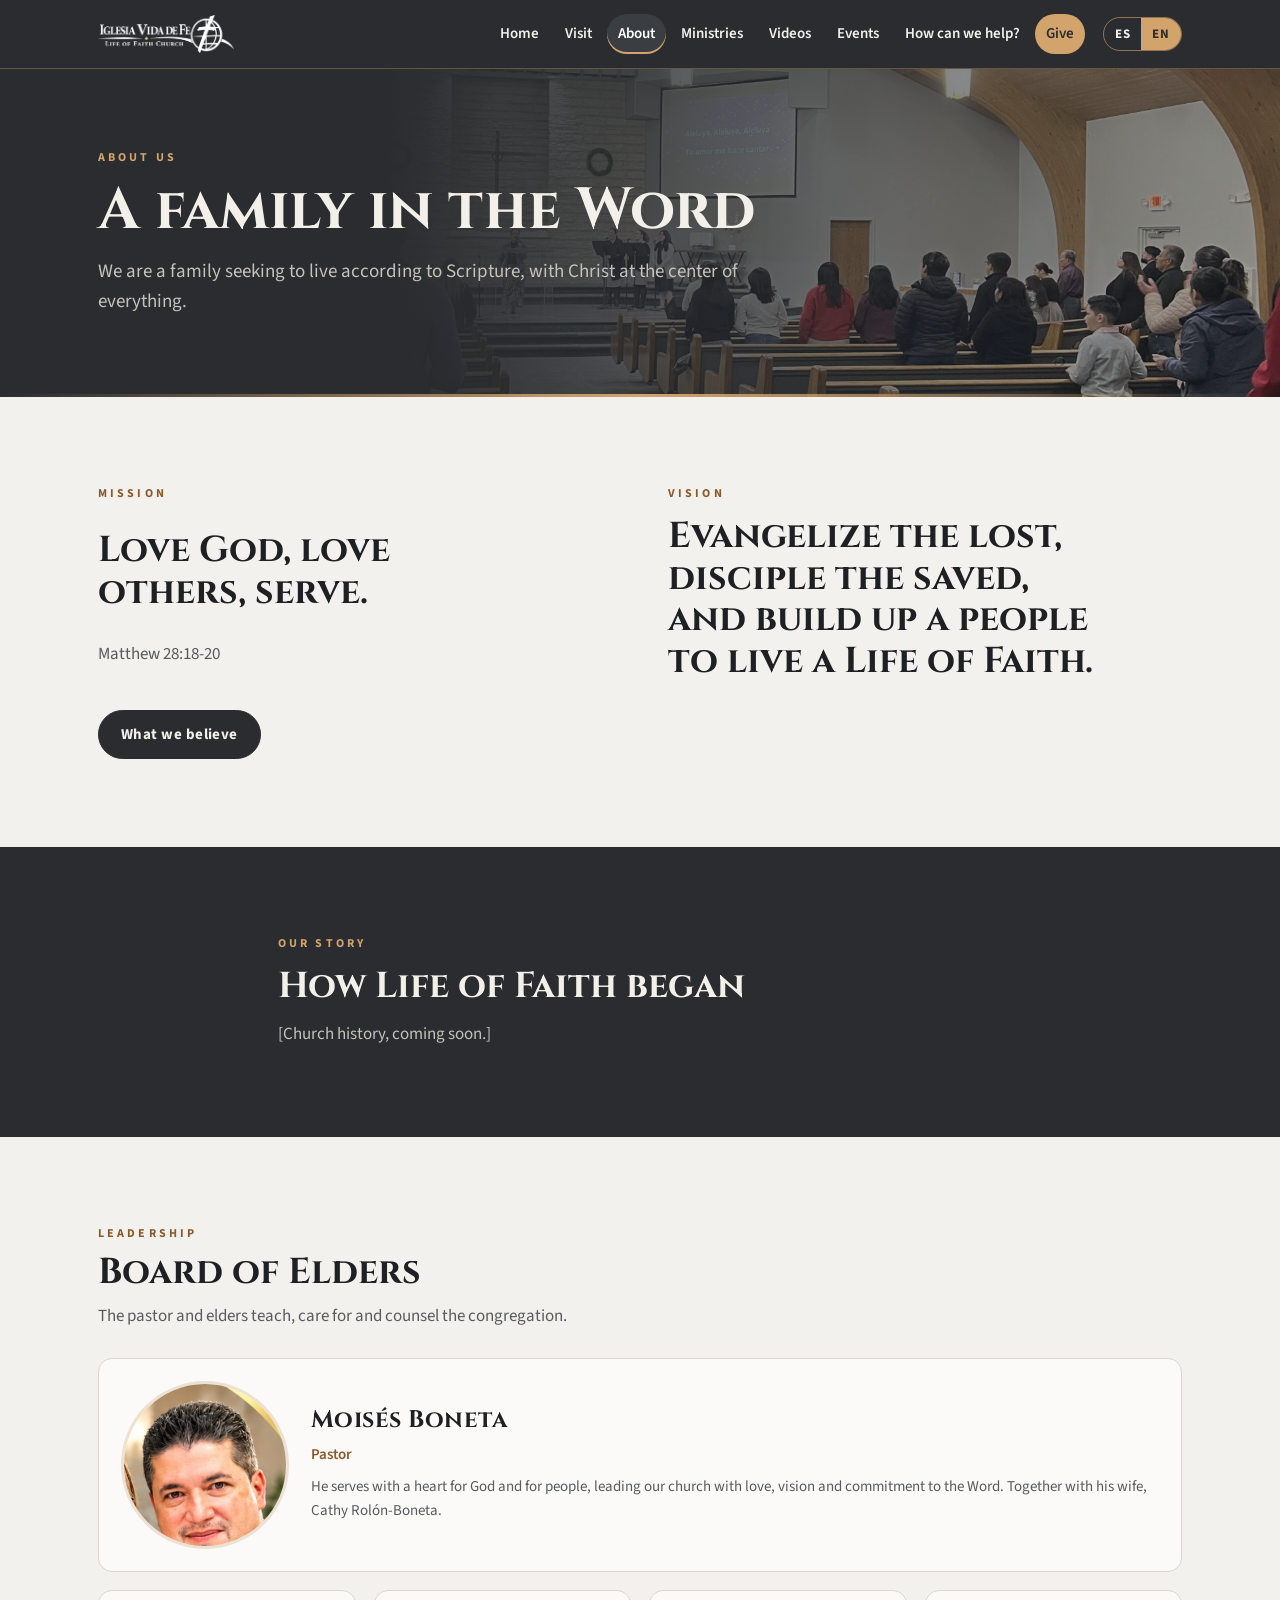
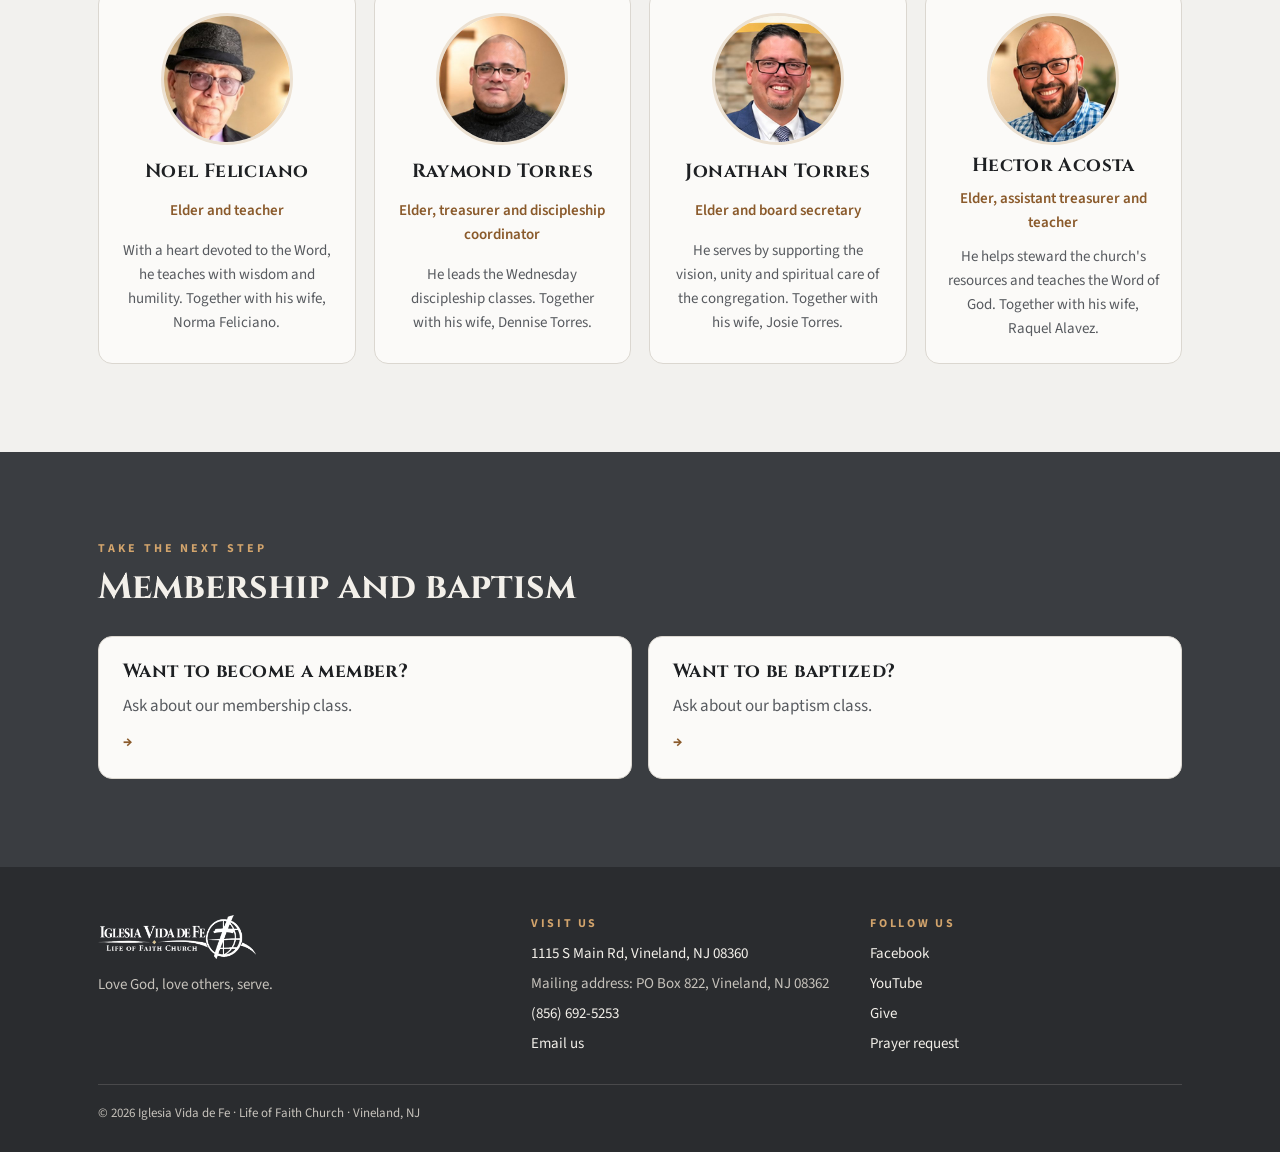
==== nosotros.html @ 5fec5eb1 "Primera versión del sitio de Iglesia Vida de Fe Co-Authored-By: Claude Opus 5.5 <noreply@anthropic.c" ====
<!doctype html>
<html lang="es" data-lang="es">
<head>
<meta charset="utf-8">
<meta name="viewport" content="width=device-width, initial-scale=1, viewport-fit=cover">
<title>Nosotros · Iglesia Vida de Fe</title>
<meta name="description" content="Misión, visión y Junta de Ancianos de la Iglesia Vida de Fe / Life of Faith Church en Vineland, NJ.">
<link rel="icon" href="img/favicon.png">
<link rel="preconnect" href="https://fonts.googleapis.com"><link rel="preconnect" href="https://fonts.gstatic.com" crossorigin>
<link rel="stylesheet" href="https://fonts.googleapis.com/css2?family=Cinzel:wght@600;700&family=Cormorant+Garamond:ital,wght@0,500;1,500&family=Source+Sans+3:wght@400;600;700&display=swap">
<link rel="stylesheet" href="css/styles.css">
</head>
<body data-page="nosotros">

<section class="page-hero">
  <div class="ph-bg" style="background-image:url(img/santuario.jpg)" aria-hidden="true"></div>
  <div class="wrap">
    <div class="label"><span lang="es">Nosotros</span><span lang="en">About us</span></div>
    <h1><span lang="es">Una familia en la Palabra</span><span lang="en">A family in the Word</span></h1>
    <p class="hero-sub" style="max-width:36em"><span lang="es">Somos una familia que busca vivir conforme a la Escritura, con Cristo en el centro de todo.</span><span lang="en">We are a family seeking to live according to Scripture, with Christ at the center of everything.</span></p>
  </div>
</section>

<main>
  <section class="section">
    <div class="wrap verses-2">
      <div class="stack reveal">
        <div class="label"><span lang="es">Misión</span><span lang="en">Mission</span></div>
        <h2><span lang="es">Amar a Dios, amar a otros, servir.</span><span lang="en">Love God, love others, serve.</span></h2>
        <p class="muted"><span lang="es">Mateo 28:18-20</span><span lang="en">Matthew 28:18-20</span></p>
      </div>
      <div class="stack reveal">
        <div class="label"><span lang="es">Visión</span><span lang="en">Vision</span></div>
        <h2><span lang="es">Evangelizar al perdido, discipular al salvado y edificar un pueblo a vivir una Vida de Fe.</span><span lang="en">Evangelize the lost, disciple the saved, and build up a people to live a Life of Faith.</span></h2>
      </div>
    </div>
    <div class="wrap btn-row reveal" style="margin-top:28px">
      <a class="btn" href="creemos.html"><span lang="es">Lo que creemos</span><span lang="en">What we believe</span></a>
    </div>
  </section>

  <section class="section band">
    <div class="wrap narrow stack reveal">
      <div class="label"><span lang="es">Nuestra historia</span><span lang="en">Our story</span></div>
      <h2><span lang="es">Cómo comenzó Vida de Fe</span><span lang="en">How Life of Faith began</span></h2>
      <p class="muted"><span lang="es">[Historia de la iglesia, pendiente.]</span><span lang="en">[Church history, coming soon.]</span></p>
    </div>
  </section>

  <section class="section">
    <div class="wrap">
      <div class="section-head reveal">
        <div class="label"><span lang="es">Liderazgo</span><span lang="en">Leadership</span></div>
        <h2><span lang="es">Junta de Ancianos</span><span lang="en">Board of Elders</span></h2>
        <p class="muted"><span lang="es">El pastor y los ancianos enseñan, cuidan y aconsejan a la congregación.</span><span lang="en">The pastor and elders teach, care for and counsel the congregation.</span></p>
      </div>
      <div class="elders">
        <article class="elder lead-elder reveal">
          <img src="img/pastor-moises.jpg" alt="Pastor Moisés Boneta" loading="lazy" width="168" height="168">
          <div class="stack" style="gap:8px">
            <h3 style="font-size:24px">Moisés Boneta</h3>
            <div class="role"><span lang="es">Pastor</span><span lang="en">Pastor</span></div>
            <p class="bio"><span lang="es">Sirve con un corazón para Dios y para las personas, guiando nuestra iglesia con amor, visión y compromiso con la Palabra. Junto a su esposa, Cathy Rolón-Boneta.</span><span lang="en">He serves with a heart for God and for people, leading our church with love, vision and commitment to the Word. Together with his wife, Cathy Rolón-Boneta.</span></p>
          </div>
        </article>
        <article class="elder reveal">
          <img src="img/noel-feliciano.jpg" alt="Anciano Noel Feliciano" loading="lazy" width="132" height="132">
          <h3>Noel Feliciano</h3>
          <div class="role"><span lang="es">Anciano y maestro</span><span lang="en">Elder and teacher</span></div>
          <p class="bio"><span lang="es">Con un corazón dedicado a la Palabra, enseña con sabiduría y humildad. Junto a su esposa, Norma Feliciano.</span><span lang="en">With a heart devoted to the Word, he teaches with wisdom and humility. Together with his wife, Norma Feliciano.</span></p>
        </article>
        <article class="elder reveal">
          <img src="img/raymond-torres.jpg" alt="Anciano Raymond Torres" loading="lazy" width="132" height="132">
          <h3>Raymond Torres</h3>
          <div class="role"><span lang="es">Anciano, tesorero y encargado del Discipulado</span><span lang="en">Elder, treasurer and discipleship coordinator</span></div>
          <p class="bio"><span lang="es">Dirige las clases de discipulado de los miércoles. Junto a su esposa, Dennise Torres.</span><span lang="en">He leads the Wednesday discipleship classes. Together with his wife, Dennise Torres.</span></p>
        </article>
        <article class="elder reveal">
          <img src="img/jonathan-torres.jpg" alt="Anciano Jonathan Torres" loading="lazy" width="132" height="132">
          <h3>Jonathan Torres</h3>
          <div class="role"><span lang="es">Anciano y secretario de la Junta</span><span lang="en">Elder and board secretary</span></div>
          <p class="bio"><span lang="es">Sirve apoyando la visión, la unidad y el cuidado espiritual de la congregación. Junto a su esposa, Josie Torres.</span><span lang="en">He serves by supporting the vision, unity and spiritual care of the congregation. Together with his wife, Josie Torres.</span></p>
        </article>
        <article class="elder reveal">
          <img src="img/hector-acosta.jpg" alt="Anciano Hector Acosta" loading="lazy" width="132" height="132">
          <h3>Hector Acosta</h3>
          <div class="role"><span lang="es">Anciano, subtesorero y maestro</span><span lang="en">Elder, assistant treasurer and teacher</span></div>
          <p class="bio"><span lang="es">Apoya en la administración de los recursos y enseña la Palabra de Dios. Junto a su esposa, Raquel Alavez.</span><span lang="en">He helps steward the church's resources and teaches the Word of God. Together with his wife, Raquel Alavez.</span></p>
        </article>
      </div>
    </div>
  </section>

  <section class="section band-2">
    <div class="wrap">
      <div class="section-head reveal">
        <div class="label" style="color:#d2a46c"><span lang="es">Da el siguiente paso</span><span lang="en">Take the next step</span></div>
        <h2><span lang="es">Membresía y bautismo</span><span lang="en">Membership and baptism</span></h2>
      </div>
      <div class="cards" style="grid-template-columns:repeat(auto-fit,minmax(260px,1fr))">
        <a class="card reveal" href="ayuda.html#membresia"><h3><span lang="es">¿Quieres ser miembro?</span><span lang="en">Want to become a member?</span></h3><p class="muted"><span lang="es">Pide información sobre la clase de membresía.</span><span lang="en">Ask about our membership class.</span></p><span class="more">→</span></a>
        <a class="card reveal" href="ayuda.html#bautismo"><h3><span lang="es">¿Quieres bautizarte?</span><span lang="en">Want to be baptized?</span></h3><p class="muted"><span lang="es">Pide información sobre la clase de bautismo.</span><span lang="en">Ask about our baptism class.</span></p><span class="more">→</span></a>
      </div>
    </div>
  </section>
</main>

<script src="js/config.js"></script>
<script src="js/site.js"></script>
</body>
</html>
---- css/styles.css ----
/* Iglesia Vida de Fe / Life of Faith Church
   Colores tomados del templo: gris carbón (exterior), gris claro (paredes), madera (cruz, bancas, techo). */
:root{
  --bg:#f2f1ee; --surface:#fbfaf8; --ink:#1e2023; --muted:#575a5f; --line:#dbd7d0;
  --char:#2a2c2f; --char-2:#3a3d41; --on-char:#f3f0ea; --on-char-muted:#c6c2bb;
  --wood:#8a5a2b; --wood-bright:#d2a46c; --wood-soft:#ece1d2;
  --f-display:"Cinzel","Trajan Pro",Georgia,serif;
  --f-verse:"Cormorant Garamond",Georgia,"Times New Roman",serif;
  --f-body:"Source Sans 3","Segoe UI",system-ui,sans-serif;
  --radius:14px; --max:1120px;
  color-scheme:light;
}
*{box-sizing:border-box}
html{scroll-behavior:smooth}
body{margin:0;background:var(--bg);color:var(--ink);font-family:var(--f-body);font-size:17px;line-height:1.6;-webkit-font-smoothing:antialiased}
img{max-width:100%;display:block}
a{color:var(--wood)}
a:hover{color:var(--char)}
:focus-visible{outline:2px solid var(--wood-bright);outline-offset:3px;border-radius:4px}
h1,h2,h3{font-family:var(--f-display);line-height:1.15;text-wrap:balance;margin:0}
h2{font-size:clamp(26px,3.6vw,36px);font-weight:700}
h3{font-size:19px;font-weight:700;letter-spacing:.02em}
p{margin:0}
.wrap{max-width:var(--max);margin:0 auto;padding-left:max(18px,env(safe-area-inset-left,0px));padding-right:max(18px,env(safe-area-inset-right,0px))}
.narrow{max-width:760px}
.label{font:700 12px var(--f-body);letter-spacing:.26em;text-transform:uppercase;color:var(--wood)}
.lead{font-size:clamp(18px,2vw,20px);color:var(--ink);max-width:40em}
.muted{color:var(--muted)}
.stack{display:grid;gap:14px}
.section{padding-block:clamp(48px,8vw,88px)}
.section-head{display:grid;gap:10px;margin-bottom:28px}
.band{background:var(--char);color:var(--on-char)}
.band .label{color:var(--wood-bright)}
.band .muted{color:var(--on-char-muted)}
.band-2{background:var(--char-2);color:var(--on-char)}

/* idiomas */
html[data-lang="es"] body [lang="en"]{display:none!important}
html[data-lang="en"] body [lang="es"]{display:none!important}

/* ---------- encabezado ---------- */
body::before{content:"";position:fixed;inset:0 0 auto;height:env(safe-area-inset-top,0px);z-index:60;background:var(--char)}
.site-header{position:sticky;top:env(safe-area-inset-top,0px);z-index:50;background:var(--char);color:var(--on-char);border-bottom:1px solid rgba(210,164,108,.35)}
.site-header .wrap{display:flex;align-items:center;gap:18px;min-height:68px}
.brand img{height:38px;width:auto}
.nav{display:flex;gap:4px;margin-left:auto;align-items:center}
.nav a{color:var(--on-char);text-decoration:none;font-weight:600;font-size:15px;padding:8px 11px;border-radius:999px;transition:background .2s}
.nav a:hover,.nav a[aria-current="page"]{background:var(--char-2);color:#fff}
.nav a[aria-current="page"]{box-shadow:inset 0 -2px 0 var(--wood-bright)}
.btn-give{background:var(--wood-bright)!important;color:var(--char)!important}
.lang{display:flex;border:1px solid rgba(210,164,108,.6);border-radius:999px;overflow:hidden;flex:none}
.lang button{background:transparent;border:0;color:var(--on-char);font:700 13px var(--f-body);letter-spacing:.06em;padding:7px 11px;cursor:pointer}
.lang button[aria-pressed="true"]{background:var(--wood-bright);color:var(--char)}
.menu-btn{display:none;background:transparent;border:1px solid rgba(243,240,234,.35);color:var(--on-char);border-radius:10px;width:44px;height:40px;cursor:pointer}
@media (max-width:980px){
  .nav{position:fixed;inset:calc(68px + env(safe-area-inset-top,0px)) 0 auto 0;flex-direction:column;align-items:stretch;background:var(--char);padding:12px max(18px,env(safe-area-inset-right,0px)) 22px max(18px,env(safe-area-inset-left,0px));gap:2px;border-bottom:1px solid rgba(210,164,108,.35);transform:translateY(-8px);opacity:0;pointer-events:none;transition:.25s}
  .nav.open{transform:none;opacity:1;pointer-events:auto}
  .nav a{font-size:17px;padding:12px 14px;border-radius:10px}
  .menu-btn{display:grid;place-items:center;margin-left:auto}
  .lang{margin-left:0}
}

/* ---------- botones ---------- */
.btn{display:inline-flex;align-items:center;justify-content:center;gap:10px;font:700 15px var(--f-body);letter-spacing:.03em;text-decoration:none;padding:13px 22px;border-radius:999px;background:var(--char);color:var(--on-char);border:1px solid var(--char);cursor:pointer;position:relative;overflow:hidden;transition:transform .2s,background .2s;min-height:46px}
.btn::after{content:"";position:absolute;inset:0;background:linear-gradient(110deg,transparent 30%,rgba(210,164,108,.45) 50%,transparent 70%);transform:translateX(-120%);transition:transform .7s}
.btn:hover{transform:translateY(-2px);color:#fff}.btn:hover::after{transform:translateX(120%)}
.btn.wood{background:var(--wood-bright);border-color:var(--wood-bright);color:var(--char)}
.btn.ghost{background:transparent;color:var(--ink);border-color:var(--wood)}
.btn.ghost:hover{color:var(--ink)}
.band .btn.ghost{color:var(--on-char);border-color:var(--wood-bright)}
.btn-row{display:flex;gap:12px;flex-wrap:wrap}
.live-dot{width:9px;height:9px;border-radius:50%;background:#d94a3d;box-shadow:0 0 0 0 rgba(217,74,61,.6);animation:pulse 1.6s infinite}
@keyframes pulse{70%{box-shadow:0 0 0 10px rgba(217,74,61,0)}100%{box-shadow:0 0 0 0 rgba(217,74,61,0)}}

/* ---------- inicio ---------- */
.hero{position:relative;overflow:hidden;background:var(--char);color:var(--on-char)}
.hero-bg{position:absolute;inset:-4%;background:url(../img/santuario.jpg) center 45%/cover;filter:grayscale(.2);animation:kb 14s ease-out both}
.hero::after{content:"";position:absolute;inset:0;background:linear-gradient(180deg,rgba(42,44,47,.55),rgba(42,44,47,.78) 70%,var(--char))}
.hero .wrap{position:relative;z-index:1;display:grid;justify-items:center;text-align:center;gap:20px;padding-block:clamp(70px,13vw,150px) clamp(60px,9vw,110px)}
.hero-logo{width:min(560px,86vw);animation:rise 1.1s cubic-bezier(.2,.8,.2,1) .2s both}
.hero-title{font-family:var(--f-verse);font-style:italic;font-weight:500;font-size:clamp(34px,6vw,62px);line-height:1.05;animation:rise 1s cubic-bezier(.2,.8,.2,1) .7s both}
.hero-sub{color:var(--on-char-muted);font-size:clamp(16px,2vw,19px);animation:rise 1s ease 1s both}
.gold-rule{height:2px;width:min(320px,60vw);background:linear-gradient(90deg,transparent,var(--wood-bright),transparent);animation:grow .9s ease 1.15s both}
.hero .btn-row{justify-content:center;animation:rise 1s ease 1.35s both}
@keyframes kb{from{transform:scale(1.15)}to{transform:scale(1.02)}}
@keyframes rise{from{opacity:0;transform:translateY(22px)}to{opacity:1;transform:none}}
@keyframes grow{from{transform:scaleX(0)}to{transform:scaleX(1)}}

.schedule{display:grid;grid-template-columns:repeat(3,minmax(0,1fr));gap:16px}
.day{background:var(--surface);border:1px solid var(--line);border-radius:var(--radius);padding:22px;display:grid;gap:10px;align-content:start}
.day h3{font-size:20px}
.slot{display:grid;grid-template-columns:86px 1fr;gap:10px;align-items:baseline;border-top:1px solid var(--line);padding-top:10px}
.slot b{font-variant-numeric:tabular-nums;color:var(--wood)}
@media (max-width:820px){.schedule{grid-template-columns:1fr}}

.cards{display:grid;grid-template-columns:repeat(3,minmax(0,1fr));gap:16px}
.card{background:var(--surface);border:1px solid var(--line);border-radius:var(--radius);padding:24px;display:grid;gap:10px;align-content:start;text-decoration:none;color:var(--ink);transition:transform .3s,box-shadow .3s,border-color .3s}
a.card:hover{transform:translateY(-4px);border-color:var(--wood);box-shadow:0 14px 30px -20px rgba(42,44,47,.6);color:var(--ink)}
.card .more{font-weight:700;color:var(--wood);font-size:15px}
@media (max-width:900px){.cards{grid-template-columns:repeat(2,minmax(0,1fr))}}
@media (max-width:560px){.cards{grid-template-columns:1fr}}

.split{display:grid;grid-template-columns:1fr 1fr;gap:clamp(24px,5vw,56px);align-items:center}
.split>*{min-width:0}
@media (max-width:820px){.split{grid-template-columns:1fr}}
.photo{border-radius:var(--radius);overflow:hidden;box-shadow:0 20px 40px -28px rgba(0,0,0,.6)}
.photo img{width:100%;height:100%;object-fit:cover}

.verse{font-family:var(--f-verse);font-style:italic;font-size:clamp(22px,3vw,30px);line-height:1.35;margin:0}
.verse cite{display:block;margin-top:10px;font:600 12px var(--f-body);font-style:normal;letter-spacing:.2em;text-transform:uppercase;color:var(--wood)}
.band .verse cite,.page-hero .verse cite{color:var(--wood-bright)}
.verses-2{display:grid;grid-template-columns:1fr 1fr;gap:clamp(20px,5vw,56px)}
@media (max-width:720px){.verses-2{grid-template-columns:1fr}}

.embed{position:relative;border-radius:var(--radius);overflow:hidden;background:#000;aspect-ratio:16/9;max-width:100%}
.embed iframe{position:absolute;inset:0;width:100%;height:100%;border:0}
.fb-box{background:var(--surface);border:1px solid var(--line);border-radius:var(--radius);padding:12px;display:grid;justify-items:center;gap:12px}
.fb-box iframe{border:0;width:100%;max-width:500px;height:640px}

/* ---------- interiores ---------- */
.page-hero{background:var(--char);color:var(--on-char);position:relative;overflow:hidden}
.page-hero::after{content:"";position:absolute;inset:auto 0 0;height:3px;background:linear-gradient(90deg,transparent,var(--wood-bright),transparent)}
.page-hero .wrap{padding-block:clamp(44px,7vw,80px);display:grid;gap:12px;position:relative;z-index:1}
.page-hero h1{font-size:clamp(32px,6vw,58px);font-weight:700}
.page-hero .label{color:var(--wood-bright)}
.ph-bg{position:absolute;inset:0;background-position:center;background-size:cover}
.ph-bg::after{content:"";position:absolute;inset:0;background:linear-gradient(90deg,var(--char) 30%,rgba(42,44,47,.6) 70%,rgba(42,44,47,.4))}
@media (max-width:700px){.ph-bg::after{background:rgba(42,44,47,.72)}}
.back{display:inline-flex;align-items:center;gap:8px;color:var(--on-char);text-decoration:none;font-weight:600;font-size:15px;padding:8px 14px 8px 10px;border:1px solid rgba(243,240,234,.3);border-radius:999px;width:max-content}
.back:hover{color:#fff;background:var(--char-2)}

.list{list-style:none;margin:0;padding:0}
.list li{display:grid;grid-template-columns:auto 1fr;gap:14px;padding:16px 0;border-top:1px solid var(--line)}
.list li:last-child{border-bottom:1px solid var(--line)}
.list .dot{width:10px;height:10px;margin-top:9px;border-radius:50%;background:var(--wood);box-shadow:0 0 0 4px var(--wood-soft)}
.list b{display:block}
.list span{color:var(--muted)}

.elders{display:grid;grid-template-columns:repeat(auto-fill,minmax(220px,1fr));gap:18px}
.elder{background:var(--surface);border:1px solid var(--line);border-radius:var(--radius);padding:22px;display:grid;gap:10px;justify-items:center;text-align:center}
.elder img,.elder .ph{width:132px;height:132px;border-radius:50%;object-fit:cover;border:3px solid var(--wood-soft)}
.elder .ph{display:grid;place-items:center;background:var(--char-2);color:var(--on-char);font:700 34px var(--f-display)}
.elder .role{font-size:15px;color:var(--wood);font-weight:600}
.elder .bio{font-size:15px;color:var(--muted)}
.elder.lead-elder{grid-column:1/-1;grid-template-columns:auto 1fr;justify-items:start;text-align:left;align-items:center;gap:22px}
.elder.lead-elder img{width:168px;height:168px}
@media (max-width:620px){.elder.lead-elder{grid-template-columns:1fr;justify-items:center;text-align:center}}

.creed{counter-reset:c;list-style:none;margin:0;padding:0;display:grid;gap:0}
.creed li{padding:22px 0;border-top:1px solid var(--line);display:grid;grid-template-columns:44px 1fr;gap:14px}
.creed li::before{counter-increment:c;content:counter(c);font:700 18px var(--f-display);color:var(--wood);width:36px;height:36px;border-radius:50%;border:1px solid var(--wood);display:grid;place-items:center}
.creed .ref{display:block;margin-top:6px;font-size:14px;color:var(--wood);font-weight:600}

/* ministerios */
.min-grid{display:grid;grid-template-columns:repeat(3,minmax(0,1fr));gap:16px}
.min-card{background:var(--surface);border:1px solid var(--line);border-radius:var(--radius);padding:24px;display:grid;gap:8px;align-content:start;text-decoration:none;color:var(--ink);position:relative;overflow:hidden;transition:transform .3s,box-shadow .3s,border-color .3s}
.min-card::before{content:"";position:absolute;left:0;right:0;top:0;height:3px;background:var(--wood-bright);transform:scaleX(0);transform-origin:left;transition:transform .4s}
.min-card:hover{transform:translateY(-4px);border-color:var(--wood);box-shadow:0 14px 30px -20px rgba(42,44,47,.6);color:var(--ink)}
.min-card:hover::before{transform:none}
.min-card .eyebrow{font:700 11px var(--f-body);letter-spacing:.22em;text-transform:uppercase;color:var(--muted)}
.min-card h3{font-size:21px}
.min-card .en{font-family:var(--f-verse);font-style:italic;font-size:18px;color:var(--wood)}
.min-card img{height:64px;width:auto;margin-bottom:4px}
@media (max-width:900px){.min-grid{grid-template-columns:repeat(2,minmax(0,1fr))}}
@media (max-width:560px){.min-grid{grid-template-columns:1fr}}

/* intro animada (ministerios) */
.intro{position:fixed;inset:0;z-index:80;background:radial-gradient(90% 80% at 50% 45%,rgba(42,44,47,.82),var(--char) 85%),url(../img/santuario.jpg) center/cover;color:var(--on-char);display:grid;place-items:center;padding:24px max(18px,env(safe-area-inset-right,0px)) 24px max(18px,env(safe-area-inset-left,0px));animation:introOut .9s cubic-bezier(.7,0,.2,1) var(--out,4.4s) both}
.intro-inner{display:grid;justify-items:center;gap:16px;text-align:center;max-width:920px;width:100%}
.intro .i-logo{width:min(180px,40vw);animation:fum 1s cubic-bezier(.2,.9,.25,1.15) .15s both}
.intro .i-eyebrow{font:600 13px var(--f-body);letter-spacing:.32em;text-transform:uppercase;color:var(--wood-bright);animation:fadeIn .6s ease .3s both}
.intro .i-name{font-family:var(--f-display);font-weight:700;font-size:clamp(34px,8vw,84px);line-height:1.04;text-wrap:balance}
.intro .ch{display:inline-block;white-space:pre;animation:letter .55s cubic-bezier(.2,.8,.2,1) both;animation-delay:calc(var(--start,.5s) + var(--i) * 50ms)}
.intro .i-sub{font-family:var(--f-verse);font-style:italic;font-size:clamp(20px,3vw,30px);color:var(--on-char-muted);animation:fadeIn .8s ease var(--sub,1.6s) both}
.intro .gold-rule{animation-delay:var(--sub,1.6s)}
.intro .i-verses{display:grid;grid-template-columns:1fr 1fr;gap:22px;width:100%;margin-top:4px}
.intro .i-v{font-family:var(--f-verse);font-style:italic;font-size:clamp(17px,2.3vw,22px);line-height:1.35}
.intro .i-v cite{display:block;font:600 12px var(--f-body);font-style:normal;letter-spacing:.2em;text-transform:uppercase;color:var(--wood-bright);margin-top:6px}
.intro .i-v.l{text-align:right;animation:fromLeft .9s cubic-bezier(.2,.8,.2,1) var(--v1,2.1s) both}
.intro .i-v.r{text-align:left;animation:fromRight .9s cubic-bezier(.2,.8,.2,1) var(--v2,2.45s) both}
.intro .skip{position:absolute;right:max(18px,env(safe-area-inset-right,0px));bottom:calc(18px + env(safe-area-inset-bottom,0px));background:transparent;border:1px solid rgba(243,240,234,.4);color:var(--on-char);border-radius:999px;padding:8px 16px;font:600 14px var(--f-body);cursor:pointer}
.intro.gone{display:none}
@media (max-width:640px){.intro .i-verses{grid-template-columns:1fr}.intro .i-v.l,.intro .i-v.r{text-align:center}}
@keyframes fum{0%{opacity:0;transform:scale(2.3);filter:blur(10px)}60%{opacity:1;filter:none}100%{transform:none}}
@keyframes letter{from{opacity:0;transform:translateY(.45em) rotateX(70deg);filter:blur(6px)}to{opacity:1;transform:none;filter:none}}
@keyframes fadeIn{from{opacity:0}to{opacity:1}}
@keyframes fromLeft{from{opacity:0;transform:translateX(-70px)}to{opacity:1;transform:none}}
@keyframes fromRight{from{opacity:0;transform:translateX(70px)}to{opacity:1;transform:none}}
@keyframes introOut{0%{transform:none;visibility:visible}100%{transform:translateY(-101%);visibility:hidden}}

.min-hero-logo{height:110px;width:auto}
.months{display:grid;grid-template-columns:repeat(6,minmax(0,1fr));gap:8px;margin:14px 0 10px}
.m{text-align:center;font:700 13px var(--f-body);letter-spacing:.06em;padding:10px 0;border-radius:10px;border:1px dashed var(--line);color:var(--muted)}
.m.on{background:var(--char);color:var(--on-char);border:1px solid var(--char)}

/* videos */
.tabs{display:flex;gap:8px;flex-wrap:wrap;margin-bottom:22px}
.tab{border:1px solid var(--line);background:var(--surface);color:var(--ink);border-radius:999px;padding:9px 16px;font:600 15px var(--f-body);cursor:pointer}
.tab[aria-selected="true"]{background:var(--char);color:var(--on-char);border-color:var(--char)}
.vgrid{display:grid;grid-template-columns:repeat(3,minmax(0,1fr));gap:18px}
.vcard{background:var(--surface);border:1px solid var(--line);border-radius:var(--radius);overflow:hidden;text-align:left;padding:0;cursor:pointer;font:inherit;color:inherit;display:grid;transition:transform .3s,box-shadow .3s}
.vcard:hover{transform:translateY(-4px);box-shadow:0 14px 30px -20px rgba(42,44,47,.6)}
.vcard .thumb{aspect-ratio:16/9;background:#111 center/cover;position:relative}
.vcard .thumb::after{content:"";position:absolute;inset:0;margin:auto;width:54px;height:54px;border-radius:50%;background:rgba(42,44,47,.78) url("data:image/svg+xml,%3Csvg xmlns='http://www.w3.org/2000/svg' viewBox='0 0 24 24'%3E%3Cpath d='M9 7l8 5-8 5z' fill='%23f3f0ea'/%3E%3C/svg%3E") center/26px no-repeat}
.vcard .meta{padding:14px 16px;display:grid;gap:4px}
.vcard .meta b{font-size:16px;line-height:1.35}
.vcard .meta span{font-size:14px;color:var(--muted)}
.series{display:grid;grid-template-columns:repeat(2,minmax(0,1fr));gap:18px;margin-bottom:34px}
.serie{background:var(--char);color:var(--on-char);border-radius:var(--radius);padding:26px;display:grid;gap:10px;align-content:start}
.serie .label{color:var(--wood-bright)}
.serie h3{font-size:24px}
@media (max-width:900px){.vgrid{grid-template-columns:repeat(2,minmax(0,1fr))}}
@media (max-width:620px){.vgrid,.series{grid-template-columns:1fr}}
.modal{position:fixed;inset:0;z-index:90;background:rgba(15,16,18,.86);display:grid;place-items:center;padding:20px}
.modal[hidden]{display:none}
.modal .box{width:min(960px,100%)}
.modal .close{display:block;margin:0 0 10px auto;background:transparent;border:1px solid rgba(243,240,234,.4);color:#f3f0ea;border-radius:999px;padding:8px 16px;font:600 14px var(--f-body);cursor:pointer}

/* formularios */
.forms-nav{display:grid;grid-template-columns:repeat(4,minmax(0,1fr));gap:12px;margin-bottom:28px}
.forms-nav button{background:var(--surface);border:1px solid var(--line);border-radius:12px;padding:16px;text-align:left;font:600 16px var(--f-body);color:var(--ink);cursor:pointer;display:grid;gap:4px}
.forms-nav button small{font-weight:400;color:var(--muted);font-size:14px}
.forms-nav button[aria-selected="true"]{border-color:var(--wood);box-shadow:inset 0 0 0 1px var(--wood);background:#fff}
@media (max-width:900px){.forms-nav{grid-template-columns:repeat(2,minmax(0,1fr))}}
form.vdf{background:var(--surface);border:1px solid var(--line);border-radius:var(--radius);padding:clamp(20px,4vw,34px);display:grid;gap:18px}
.field{display:grid;gap:6px}
.field label,.field legend{font-weight:700;font-size:15px}
.field input,.field select,.field textarea{font:inherit;font-size:16px;padding:12px 14px;border:1px solid #c9c4bb;border-radius:10px;background:#fff;color:var(--ink);width:100%}
.field textarea{min-height:130px;resize:vertical}
.row2{display:grid;grid-template-columns:1fr 1fr;gap:16px}
@media (max-width:620px){.row2{grid-template-columns:1fr}}
.choice{display:flex;gap:10px;flex-wrap:wrap}
.choice label{display:flex;gap:8px;align-items:center;border:1px solid var(--line);border-radius:999px;padding:8px 14px;font-weight:600;cursor:pointer;background:#fff}
.notice{background:var(--wood-soft);border-radius:12px;padding:14px 16px;font-size:15px}
.ok{background:#e6efe6;border:1px solid #9fbf9f;border-radius:12px;padding:16px}
fieldset{border:0;padding:0;margin:0}

/* pie */
.site-footer{background:var(--char);color:var(--on-char-muted);font-size:15px}
.site-footer .wrap{display:grid;grid-template-columns:1.3fr 1fr 1fr;gap:28px;padding-block:48px 28px}
.site-footer img{height:44px;width:auto;margin-bottom:14px}
.site-footer h4{font:700 12px var(--f-body);letter-spacing:.22em;text-transform:uppercase;color:var(--wood-bright);margin:0 0 10px}
.site-footer a{color:var(--on-char);text-decoration:none}
.site-footer a:hover{color:var(--wood-bright)}
.site-footer ul{list-style:none;margin:0;padding:0;display:grid;gap:6px}
.site-footer .legal{grid-column:1/-1;border-top:1px solid rgba(243,240,234,.15);padding-top:18px;font-size:13px}
@media (max-width:820px){.site-footer .wrap{grid-template-columns:1fr}}

/* revelado al bajar (solo si hay JS y se permite movimiento) */
.js .reveal{opacity:0;transform:translateY(26px);transition:opacity .8s ease,transform .8s cubic-bezier(.2,.8,.2,1)}
.js .reveal.in{opacity:1;transform:none}

@media (prefers-reduced-motion: reduce){
  *,*::before,*::after{animation:none!important;transition:none!important}
  .js .reveal{opacity:1;transform:none}
  .intro{display:none}
}
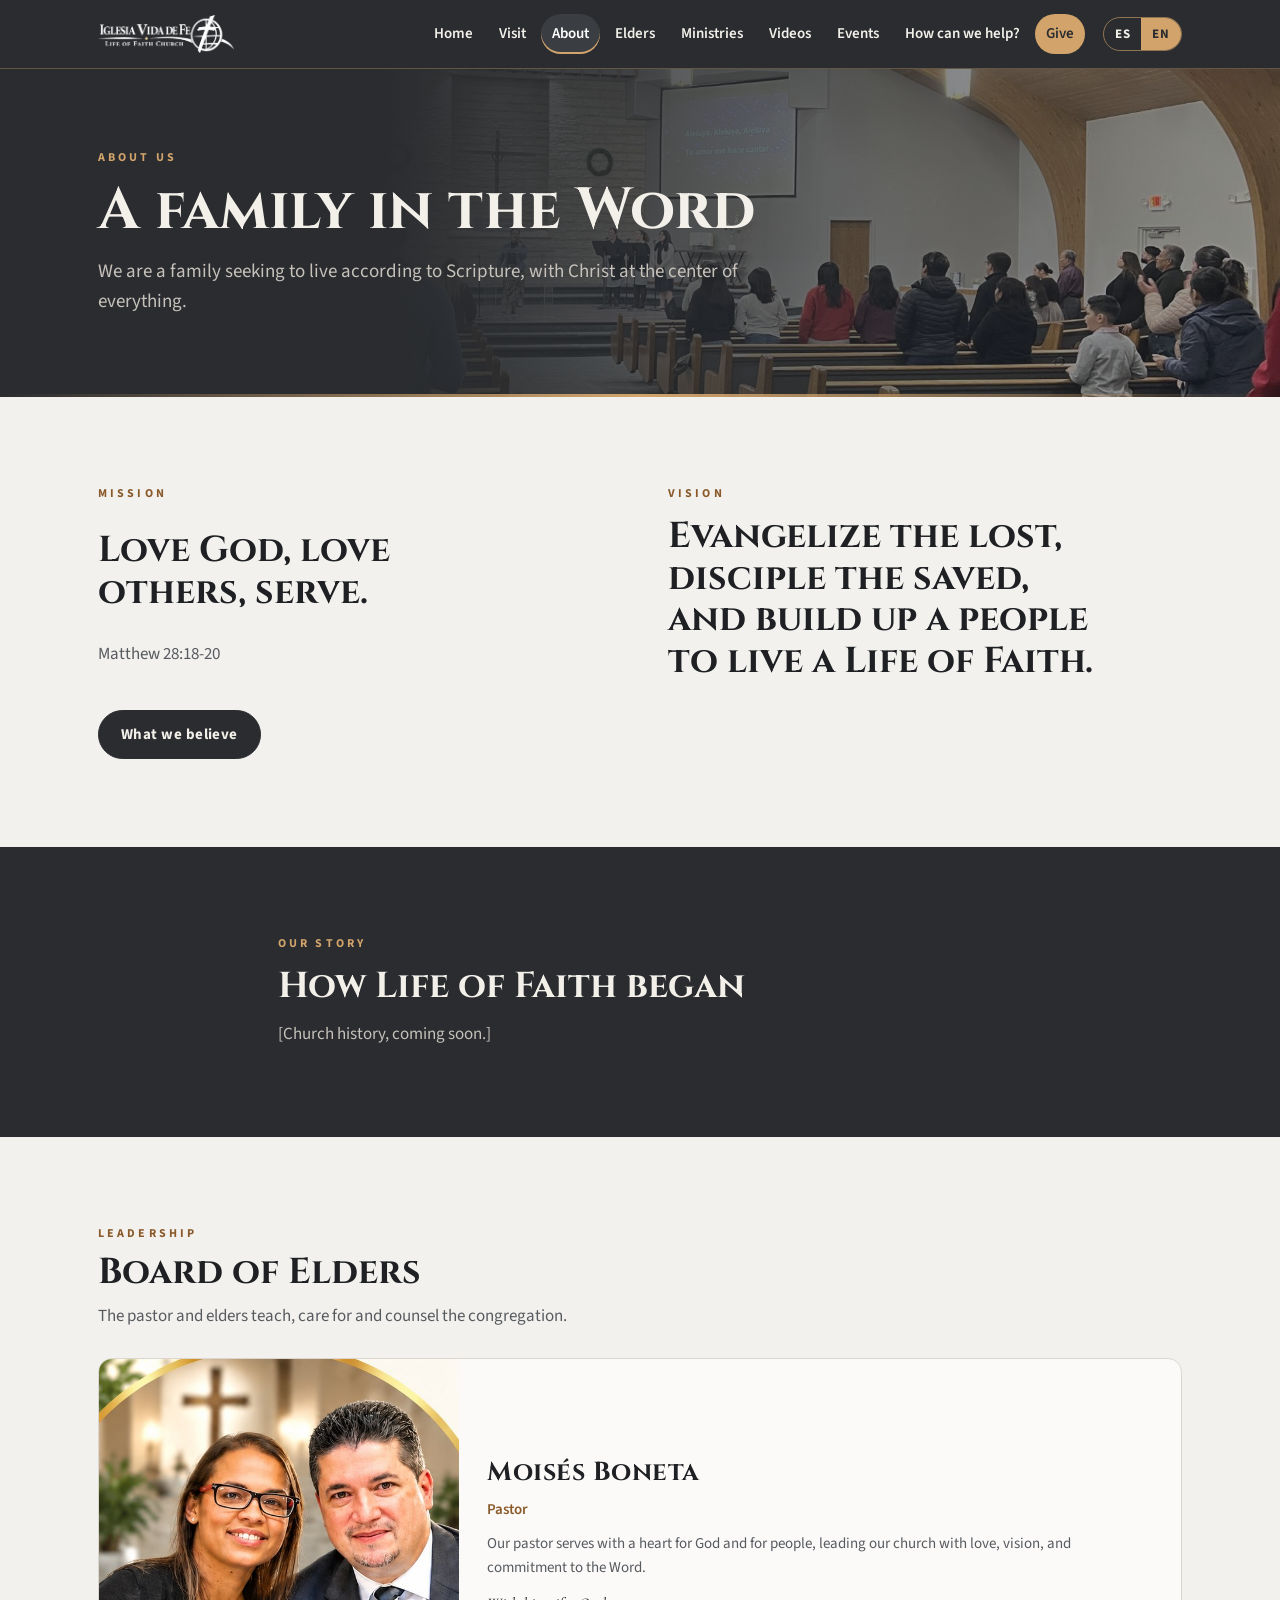
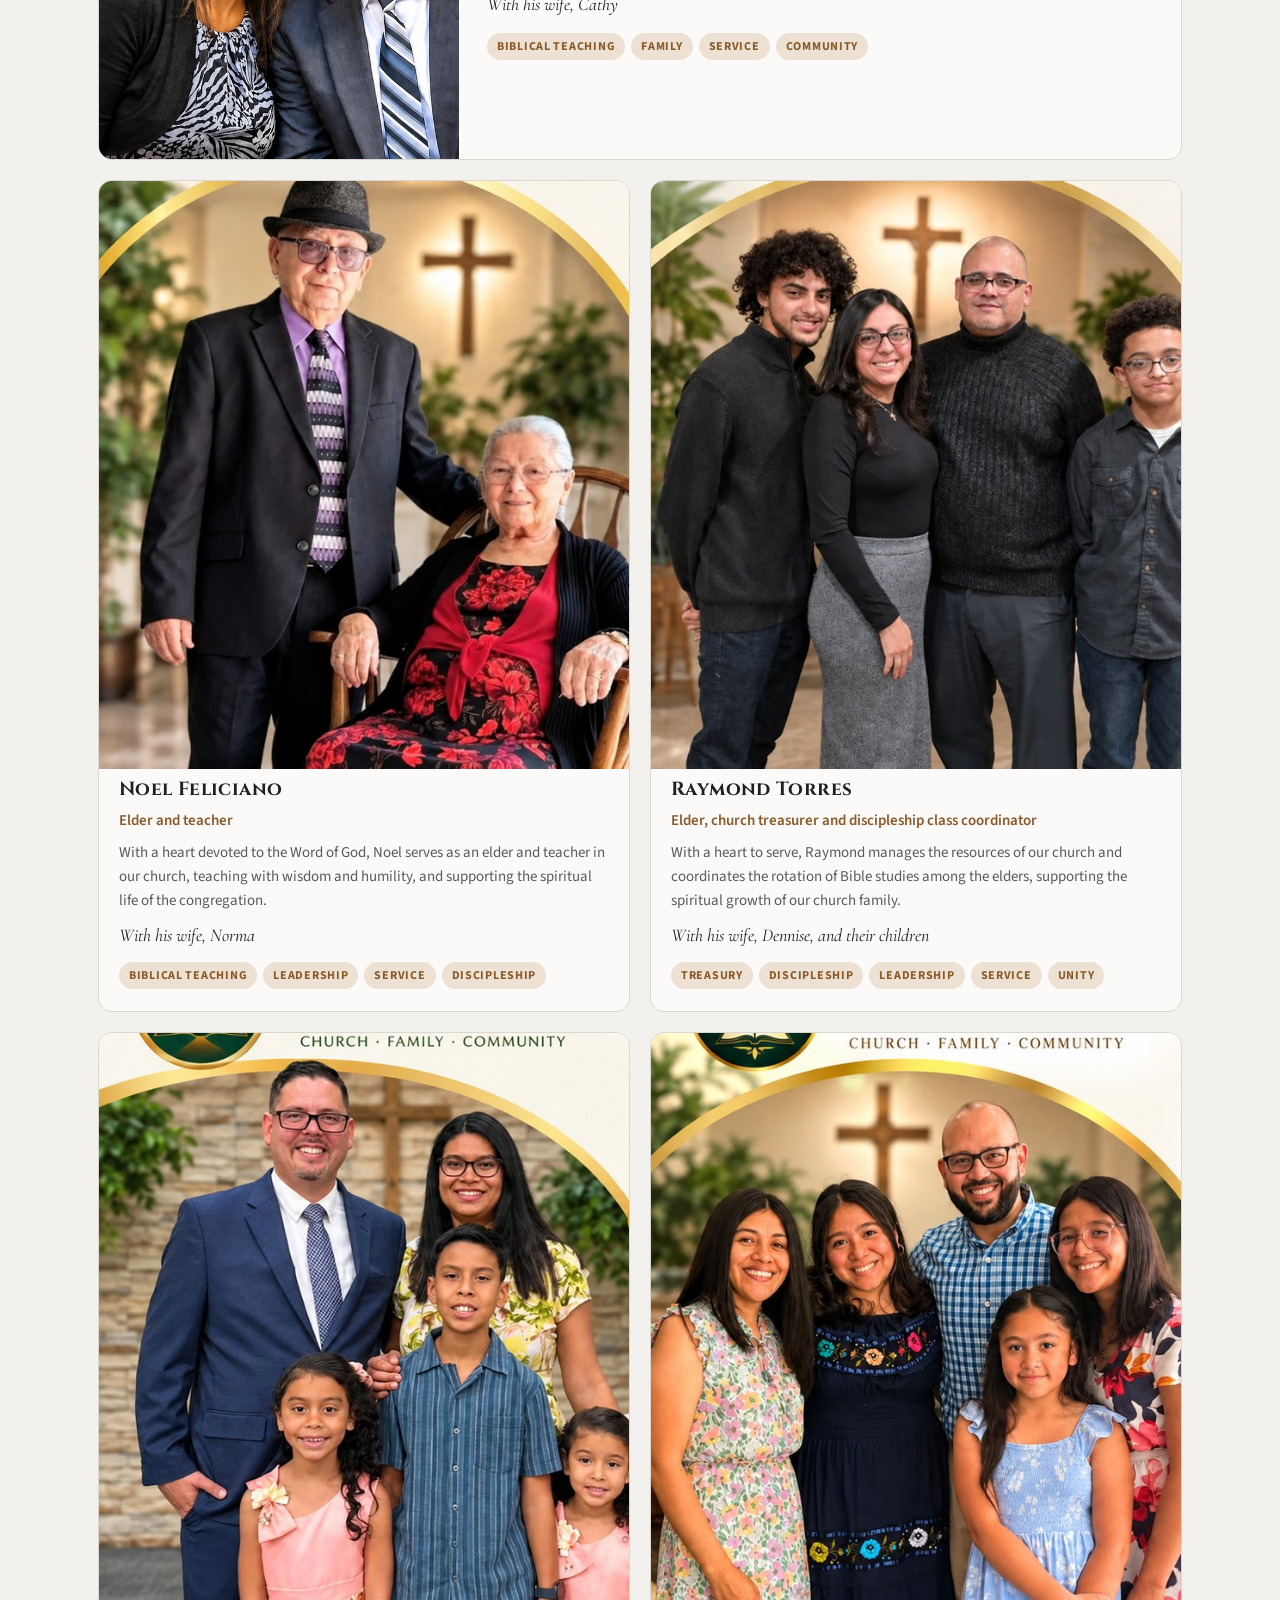
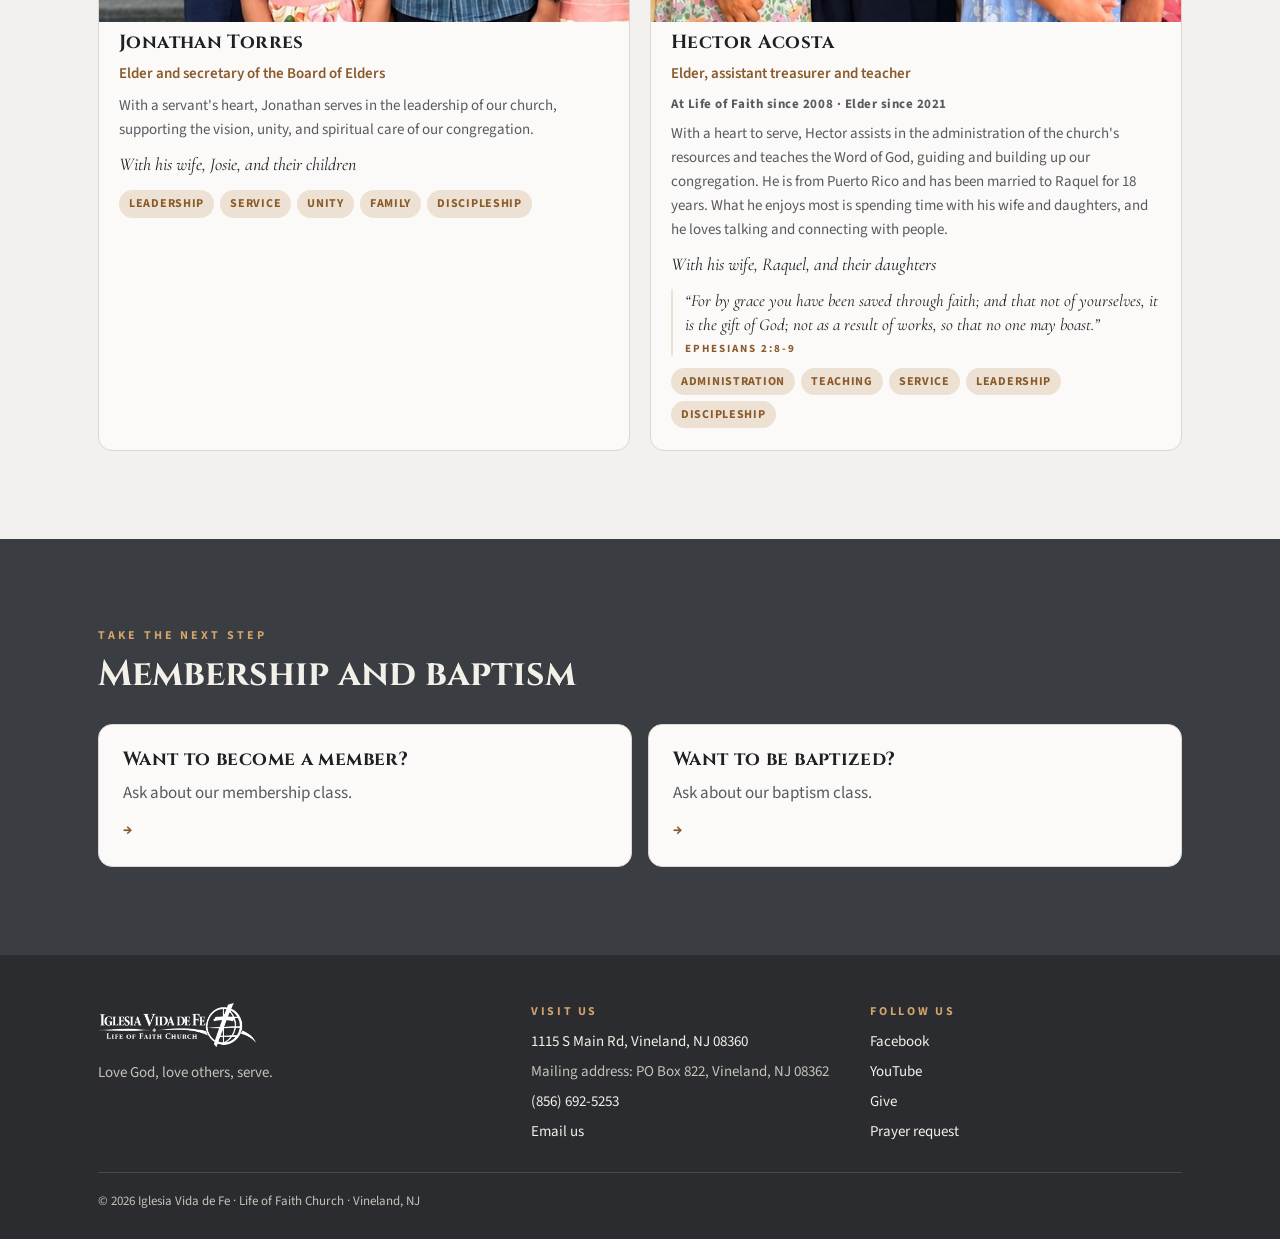
==== commit 79b2278c: "Actualiza el sitio con la versión más reciente (fotos familiares de los ancianos) Co-Authored-By: Cl" ====
--- a/nosotros.html
+++ b/nosotros.html
@@ -47,7 +47,7 @@
     </div>
   </section>
 
-  <section class="section">
+  <section class="section" id="ancianos">
     <div class="wrap">
       <div class="section-head reveal">
         <div class="label"><span lang="es">Liderazgo</span><span lang="en">Leadership</span></div>
@@ -56,36 +56,46 @@
       </div>
       <div class="elders">
         <article class="elder lead-elder reveal">
-          <img src="img/pastor-moises.jpg" alt="Pastor Moisés Boneta" loading="lazy" width="168" height="168">
-          <div class="stack" style="gap:8px">
-            <h3 style="font-size:24px">Moisés Boneta</h3>
+          <img src="img/familia-pastor-moises.jpg" alt="Pastor Moisés Boneta y su esposa" loading="lazy" width="616" height="684">
+          <div class="stack" style="gap:10px"><h3 style="font-size:26px">Moisés Boneta</h3>
             <div class="role"><span lang="es">Pastor</span><span lang="en">Pastor</span></div>
-            <p class="bio"><span lang="es">Sirve con un corazón para Dios y para las personas, guiando nuestra iglesia con amor, visión y compromiso con la Palabra. Junto a su esposa, Cathy Rolón-Boneta.</span><span lang="en">He serves with a heart for God and for people, leading our church with love, vision and commitment to the Word. Together with his wife, Cathy Rolón-Boneta.</span></p>
-          </div>
+            <p class="bio"><span lang="es">Nuestro pastor sirve con un corazón para Dios y para las personas, guiando nuestra iglesia con amor, visión y compromiso en la Palabra.</span><span lang="en">Our pastor serves with a heart for God and for people, leading our church with love, vision, and commitment to the Word.</span></p>
+            <p class="fam"><span lang="es">Con su esposa, Cathy</span><span lang="en">With his wife, Cathy</span></p>
+            <ul class="tags"><li><span lang="es">Enseñanza bíblica</span><span lang="en">Biblical teaching</span></li><li><span lang="es">Familia</span><span lang="en">Family</span></li><li><span lang="es">Servicio</span><span lang="en">Service</span></li><li><span lang="es">Comunidad</span><span lang="en">Community</span></li></ul></div>
         </article>
         <article class="elder reveal">
-          <img src="img/noel-feliciano.jpg" alt="Anciano Noel Feliciano" loading="lazy" width="132" height="132">
-          <h3>Noel Feliciano</h3>
-          <div class="role"><span lang="es">Anciano y maestro</span><span lang="en">Elder and teacher</span></div>
-          <p class="bio"><span lang="es">Con un corazón dedicado a la Palabra, enseña con sabiduría y humildad. Junto a su esposa, Norma Feliciano.</span><span lang="en">With a heart devoted to the Word, he teaches with wisdom and humility. Together with his wife, Norma Feliciano.</span></p>
+          <img src="img/familia-noel-feliciano.jpg" alt="Noel Feliciano y su familia" loading="lazy" width="616" height="684">
+          <div class="stack" style="gap:8px;padding:0 20px 22px"><h3>Noel Feliciano</h3>
+            <div class="role"><span lang="es">Anciano y maestro</span><span lang="en">Elder and teacher</span></div>
+            <p class="bio"><span lang="es">Con un corazón dedicado a la Palabra de Dios, Noel sirve como anciano y maestro en nuestra iglesia, enseñando con sabiduría y humildad, y apoyando la vida espiritual de la congregación.</span><span lang="en">With a heart devoted to the Word of God, Noel serves as an elder and teacher in our church, teaching with wisdom and humility, and supporting the spiritual life of the congregation.</span></p>
+            <p class="fam"><span lang="es">Con su esposa, Norma</span><span lang="en">With his wife, Norma</span></p>
+            <ul class="tags"><li><span lang="es">Enseñanza bíblica</span><span lang="en">Biblical teaching</span></li><li><span lang="es">Liderazgo</span><span lang="en">Leadership</span></li><li><span lang="es">Servicio</span><span lang="en">Service</span></li><li><span lang="es">Discipulado</span><span lang="en">Discipleship</span></li></ul></div>
         </article>
         <article class="elder reveal">
-          <img src="img/raymond-torres.jpg" alt="Anciano Raymond Torres" loading="lazy" width="132" height="132">
-          <h3>Raymond Torres</h3>
-          <div class="role"><span lang="es">Anciano, tesorero y encargado del Discipulado</span><span lang="en">Elder, treasurer and discipleship coordinator</span></div>
-          <p class="bio"><span lang="es">Dirige las clases de discipulado de los miércoles. Junto a su esposa, Dennise Torres.</span><span lang="en">He leads the Wednesday discipleship classes. Together with his wife, Dennise Torres.</span></p>
+          <img src="img/familia-raymond-torres.jpg" alt="Raymond Torres y su familia" loading="lazy" width="616" height="684">
+          <div class="stack" style="gap:8px;padding:0 20px 22px"><h3>Raymond Torres</h3>
+            <div class="role"><span lang="es">Anciano, tesorero de la iglesia y encargado de las clases de discipulado</span><span lang="en">Elder, church treasurer and discipleship class coordinator</span></div>
+            <p class="bio"><span lang="es">Con un corazón de servicio, Raymond administra los recursos de nuestra iglesia y coordina las rotaciones de los estudios bíblicos entre los ancianos, apoyando el crecimiento espiritual de nuestra familia de fe.</span><span lang="en">With a heart to serve, Raymond manages the resources of our church and coordinates the rotation of Bible studies among the elders, supporting the spiritual growth of our church family.</span></p>
+            <p class="fam"><span lang="es">Con su esposa, Dennise, y sus hijos</span><span lang="en">With his wife, Dennise, and their children</span></p>
+            <ul class="tags"><li><span lang="es">Tesorería</span><span lang="en">Treasury</span></li><li><span lang="es">Discipulado</span><span lang="en">Discipleship</span></li><li><span lang="es">Liderazgo</span><span lang="en">Leadership</span></li><li><span lang="es">Servicio</span><span lang="en">Service</span></li><li><span lang="es">Unidad</span><span lang="en">Unity</span></li></ul></div>
         </article>
         <article class="elder reveal">
-          <img src="img/jonathan-torres.jpg" alt="Anciano Jonathan Torres" loading="lazy" width="132" height="132">
-          <h3>Jonathan Torres</h3>
-          <div class="role"><span lang="es">Anciano y secretario de la Junta</span><span lang="en">Elder and board secretary</span></div>
-          <p class="bio"><span lang="es">Sirve apoyando la visión, la unidad y el cuidado espiritual de la congregación. Junto a su esposa, Josie Torres.</span><span lang="en">He serves by supporting the vision, unity and spiritual care of the congregation. Together with his wife, Josie Torres.</span></p>
+          <img src="img/familia-jonathan-torres.jpg" alt="Jonathan Torres y su familia" loading="lazy" width="616" height="684">
+          <div class="stack" style="gap:8px;padding:0 20px 22px"><h3>Jonathan Torres</h3>
+            <div class="role"><span lang="es">Anciano y secretario de la Junta de Ancianos</span><span lang="en">Elder and secretary of the Board of Elders</span></div>
+            <p class="bio"><span lang="es">Con un corazón de siervo, Jonathan sirve en el liderazgo de nuestra iglesia, apoyando la visión, la unidad y el cuidado espiritual de la congregación.</span><span lang="en">With a servant's heart, Jonathan serves in the leadership of our church, supporting the vision, unity, and spiritual care of our congregation.</span></p>
+            <p class="fam"><span lang="es">Con su esposa, Josie, y sus hijos</span><span lang="en">With his wife, Josie, and their children</span></p>
+            <ul class="tags"><li><span lang="es">Liderazgo</span><span lang="en">Leadership</span></li><li><span lang="es">Servicio</span><span lang="en">Service</span></li><li><span lang="es">Unidad</span><span lang="en">Unity</span></li><li><span lang="es">Familia</span><span lang="en">Family</span></li><li><span lang="es">Discipulado</span><span lang="en">Discipleship</span></li></ul></div>
         </article>
         <article class="elder reveal">
-          <img src="img/hector-acosta.jpg" alt="Anciano Hector Acosta" loading="lazy" width="132" height="132">
-          <h3>Hector Acosta</h3>
-          <div class="role"><span lang="es">Anciano, subtesorero y maestro</span><span lang="en">Elder, assistant treasurer and teacher</span></div>
-          <p class="bio"><span lang="es">Apoya en la administración de los recursos y enseña la Palabra de Dios. Junto a su esposa, Raquel Alavez.</span><span lang="en">He helps steward the church's resources and teaches the Word of God. Together with his wife, Raquel Alavez.</span></p>
+          <img src="img/familia-hector-acosta.jpg" alt="Hector Acosta y su familia" loading="lazy" width="616" height="684">
+          <div class="stack" style="gap:8px;padding:0 20px 22px"><h3>Hector Acosta</h3>
+            <div class="role"><span lang="es">Anciano, subtesorero y maestro</span><span lang="en">Elder, assistant treasurer and teacher</span></div>
+            <div class="since"><span lang="es">En Vida de Fe desde 2008 · Anciano desde 2021</span><span lang="en">At Life of Faith since 2008 · Elder since 2021</span></div>
+            <p class="bio"><span lang="es">Con un corazón de servicio, Hector apoya en la administración de los recursos de la iglesia y enseña con la Palabra de Dios, guiando y edificando a nuestra congregación. Es de Puerto Rico y lleva 18 años casado con Raquel. Lo que más disfruta es pasar tiempo con su esposa y sus hijas, y le encanta conversar y conectar con las personas.</span><span lang="en">With a heart to serve, Hector assists in the administration of the church's resources and teaches the Word of God, guiding and building up our congregation. He is from Puerto Rico and has been married to Raquel for 18 years. What he enjoys most is spending time with his wife and daughters, and he loves talking and connecting with people.</span></p>
+            <p class="fam"><span lang="es">Con su esposa, Raquel, y sus hijas</span><span lang="en">With his wife, Raquel, and their daughters</span></p>
+            <blockquote class="elder-verse"><span lang="es">“Porque por gracia habéis sido salvados por medio de la fe, y esto no de vosotros, sino que es don de Dios; no por obras, para que nadie se gloríe.”</span><span lang="en">“For by grace you have been saved through faith; and that not of yourselves, it is the gift of God; not as a result of works, so that no one may boast.”</span><cite><span lang="es">Efesios 2:8-9</span><span lang="en">Ephesians 2:8-9</span></cite></blockquote>
+            <ul class="tags"><li><span lang="es">Administración</span><span lang="en">Administration</span></li><li><span lang="es">Enseñanza</span><span lang="en">Teaching</span></li><li><span lang="es">Servicio</span><span lang="en">Service</span></li><li><span lang="es">Liderazgo</span><span lang="en">Leadership</span></li><li><span lang="es">Discipulado</span><span lang="en">Discipleship</span></li></ul></div>
         </article>
       </div>
     </div>
--- a/css/styles.css
+++ b/css/styles.css
@@ -136,20 +136,38 @@
 .list b{display:block}
 .list span{color:var(--muted)}
 
-.elders{display:grid;grid-template-columns:repeat(auto-fill,minmax(220px,1fr));gap:18px}
+.elders{display:grid;grid-template-columns:repeat(2,minmax(0,1fr));gap:20px}
+@media (max-width:700px){.elders{grid-template-columns:1fr}}
 .elder{background:var(--surface);border:1px solid var(--line);border-radius:var(--radius);padding:22px;display:grid;gap:10px;justify-items:center;text-align:center}
-.elder img,.elder .ph{width:132px;height:132px;border-radius:50%;object-fit:cover;border:3px solid var(--wood-soft)}
+.elder{padding:0;overflow:hidden;align-content:start;justify-items:stretch;text-align:left}
+.elder img{width:100%;height:auto;aspect-ratio:616/684;object-fit:cover;object-position:center top}
 .elder .ph{display:grid;place-items:center;background:var(--char-2);color:var(--on-char);font:700 34px var(--f-display)}
 .elder .role{font-size:15px;color:var(--wood);font-weight:600}
 .elder .bio{font-size:15px;color:var(--muted)}
-.elder.lead-elder{grid-column:1/-1;grid-template-columns:auto 1fr;justify-items:start;text-align:left;align-items:center;gap:22px}
-.elder.lead-elder img{width:168px;height:168px}
-@media (max-width:620px){.elder.lead-elder{grid-template-columns:1fr;justify-items:center;text-align:center}}
+.elder.lead-elder{grid-column:1/-1;grid-template-columns:minmax(0,360px) 1fr;justify-items:start;text-align:left;align-items:center;gap:28px}
+.elder.lead-elder img{width:100%}
+.elder.lead-elder .stack{padding:24px 28px 24px 0}
+.elder .fam{font-size:15px;font-style:italic;font-family:var(--f-verse);font-size:18px;color:var(--ink)}
+.elder .since{font-size:13px;font-weight:700;letter-spacing:.04em;color:var(--muted)}
+.elder-verse{margin:2px 0 0;padding-left:12px;border-left:2px solid var(--wood-soft);font-family:var(--f-verse);font-style:italic;font-size:17px;line-height:1.4;color:var(--ink)}
+.elder-verse cite{display:block;font:700 11px var(--f-body);font-style:normal;letter-spacing:.18em;text-transform:uppercase;color:var(--wood);margin-top:4px}
+.tags{list-style:none;margin:4px 0 0;padding:0;display:flex;flex-wrap:wrap;gap:6px}
+.tags li{font-size:12px;font-weight:700;letter-spacing:.06em;text-transform:uppercase;color:var(--wood);background:var(--wood-soft);border-radius:999px;padding:4px 10px}
+@media (max-width:620px){.elder.lead-elder{grid-template-columns:1fr}.elder.lead-elder .stack{padding:0 20px 22px}}
 
 .creed{counter-reset:c;list-style:none;margin:0;padding:0;display:grid;gap:0}
 .creed li{padding:22px 0;border-top:1px solid var(--line);display:grid;grid-template-columns:44px 1fr;gap:14px}
 .creed li::before{counter-increment:c;content:counter(c);font:700 18px var(--f-display);color:var(--wood);width:36px;height:36px;border-radius:50%;border:1px solid var(--wood);display:grid;place-items:center}
 .creed .ref{display:block;margin-top:6px;font-size:14px;color:var(--wood);font-weight:600}
+
+.elders-row{display:grid;grid-template-columns:repeat(5,minmax(0,1fr));gap:16px}
+.elder-mini{display:grid;justify-items:center;gap:6px;text-align:center;text-decoration:none;color:var(--ink);padding:18px 10px;border-radius:var(--radius);transition:background .3s,transform .3s}
+.elder-mini:hover{background:var(--surface);transform:translateY(-4px);color:var(--ink)}
+.elder-mini img{width:100%;height:auto;aspect-ratio:616/684;border-radius:12px;object-fit:cover;object-position:center top}
+.elder-mini span{font-size:14px;color:var(--wood);font-weight:600}
+@media (max-width:820px){.elders-row{grid-template-columns:repeat(3,minmax(0,1fr))}}
+@media (max-width:520px){.elders-row{grid-template-columns:repeat(2,minmax(0,1fr))}}
+.section[id]{scroll-margin-top:80px}
 
 /* ministerios */
 .min-grid{display:grid;grid-template-columns:repeat(3,minmax(0,1fr));gap:16px}
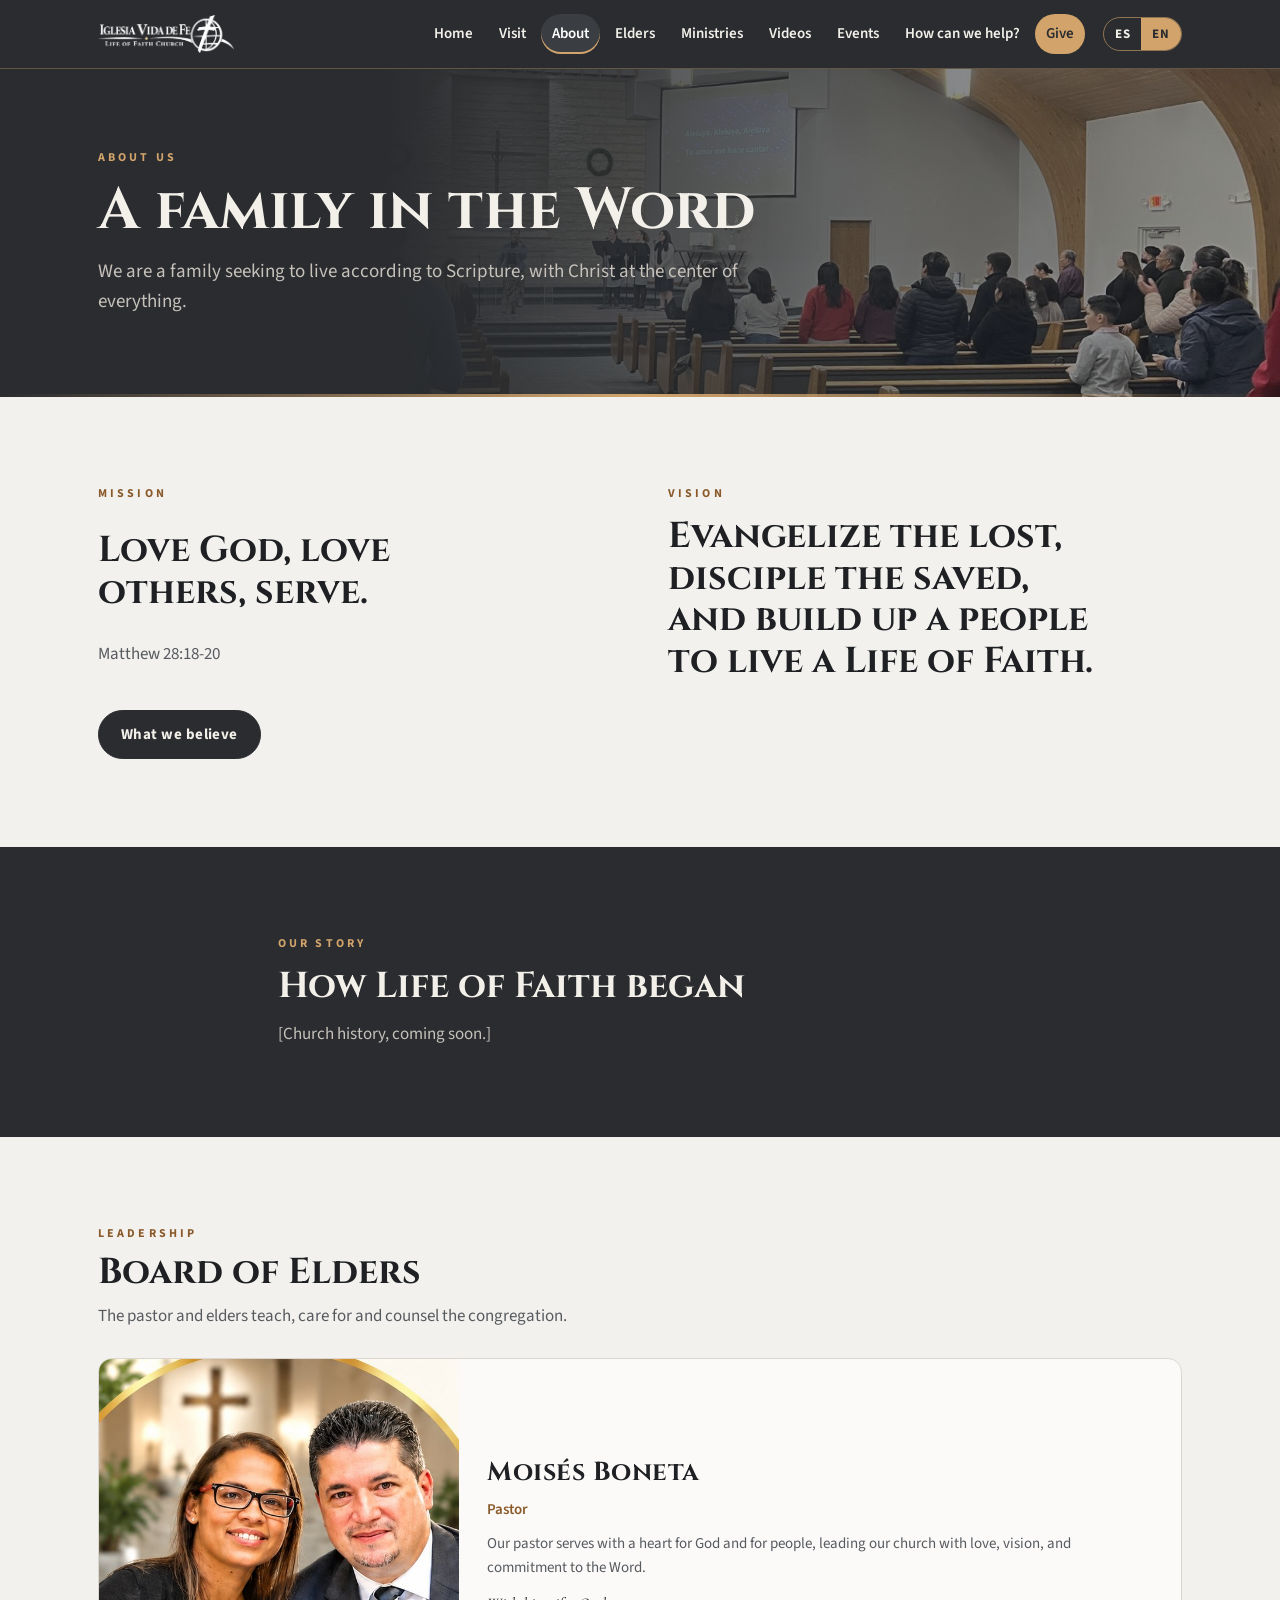
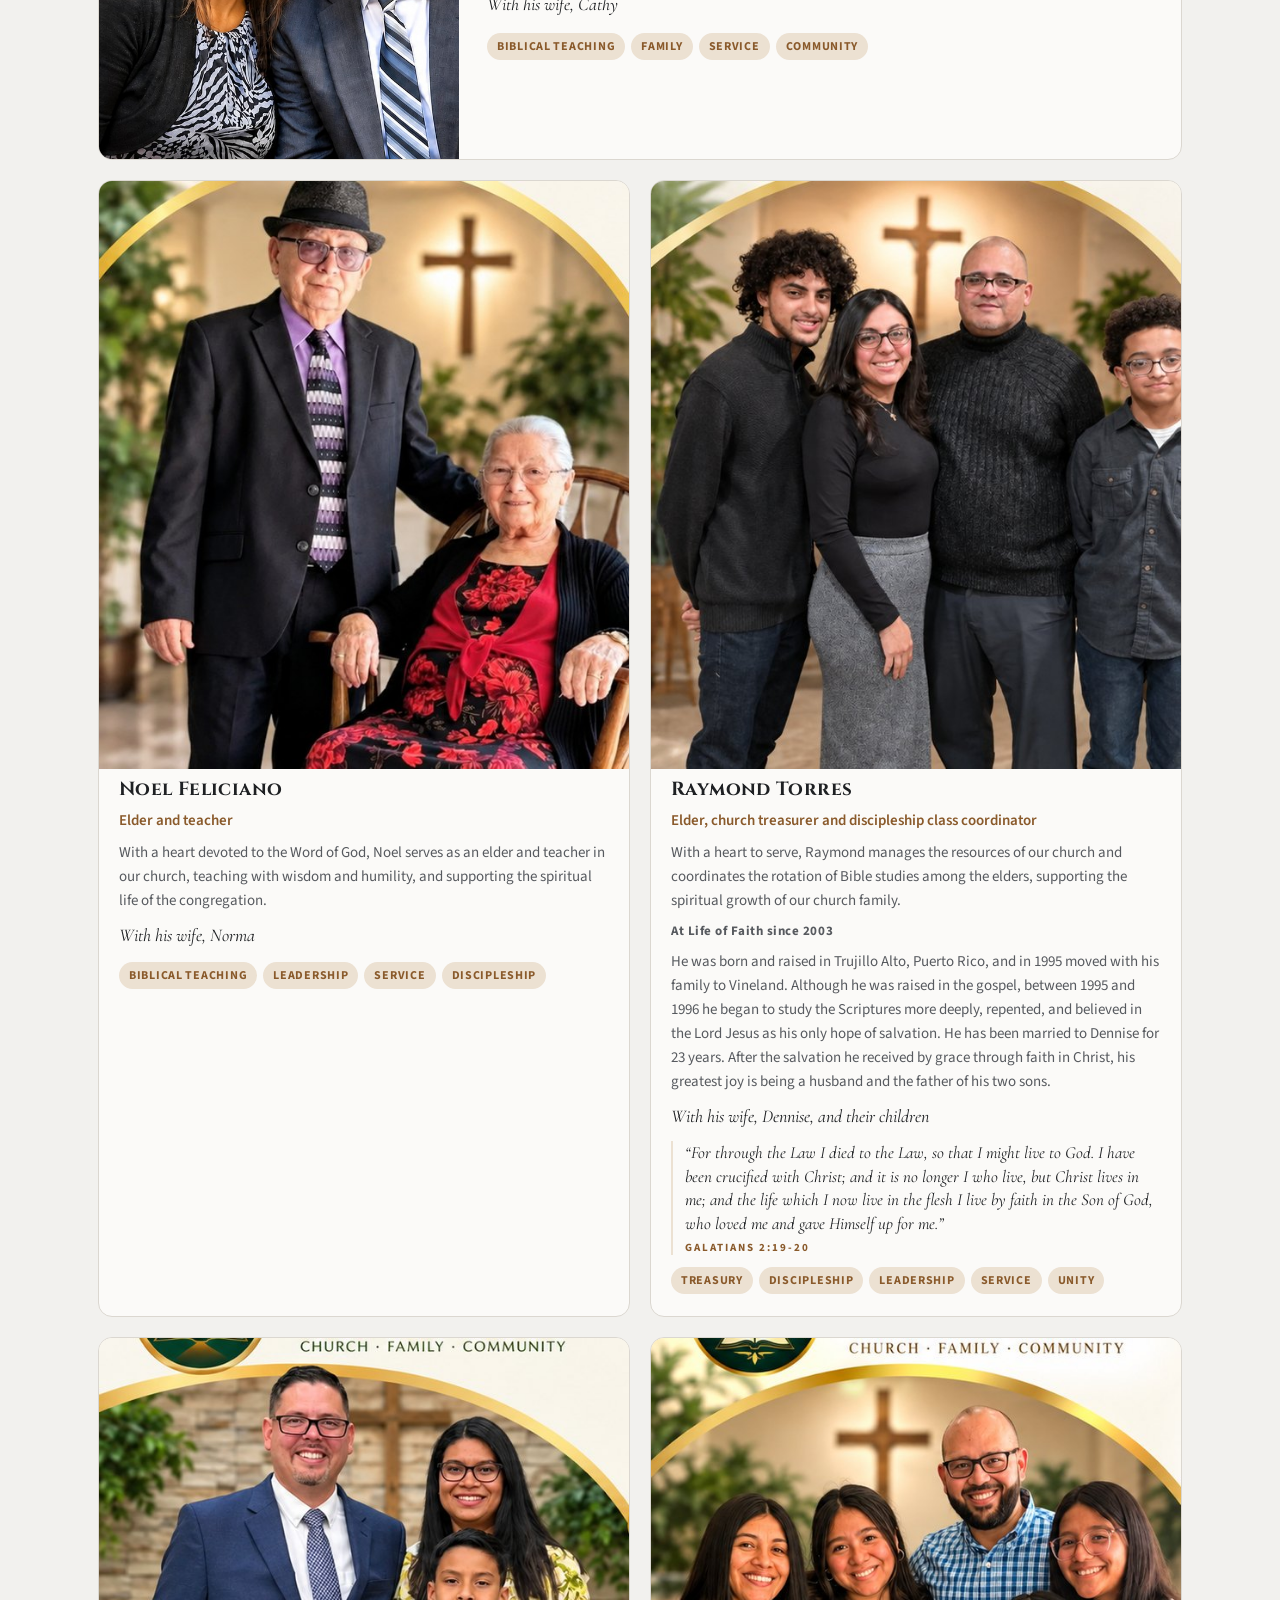
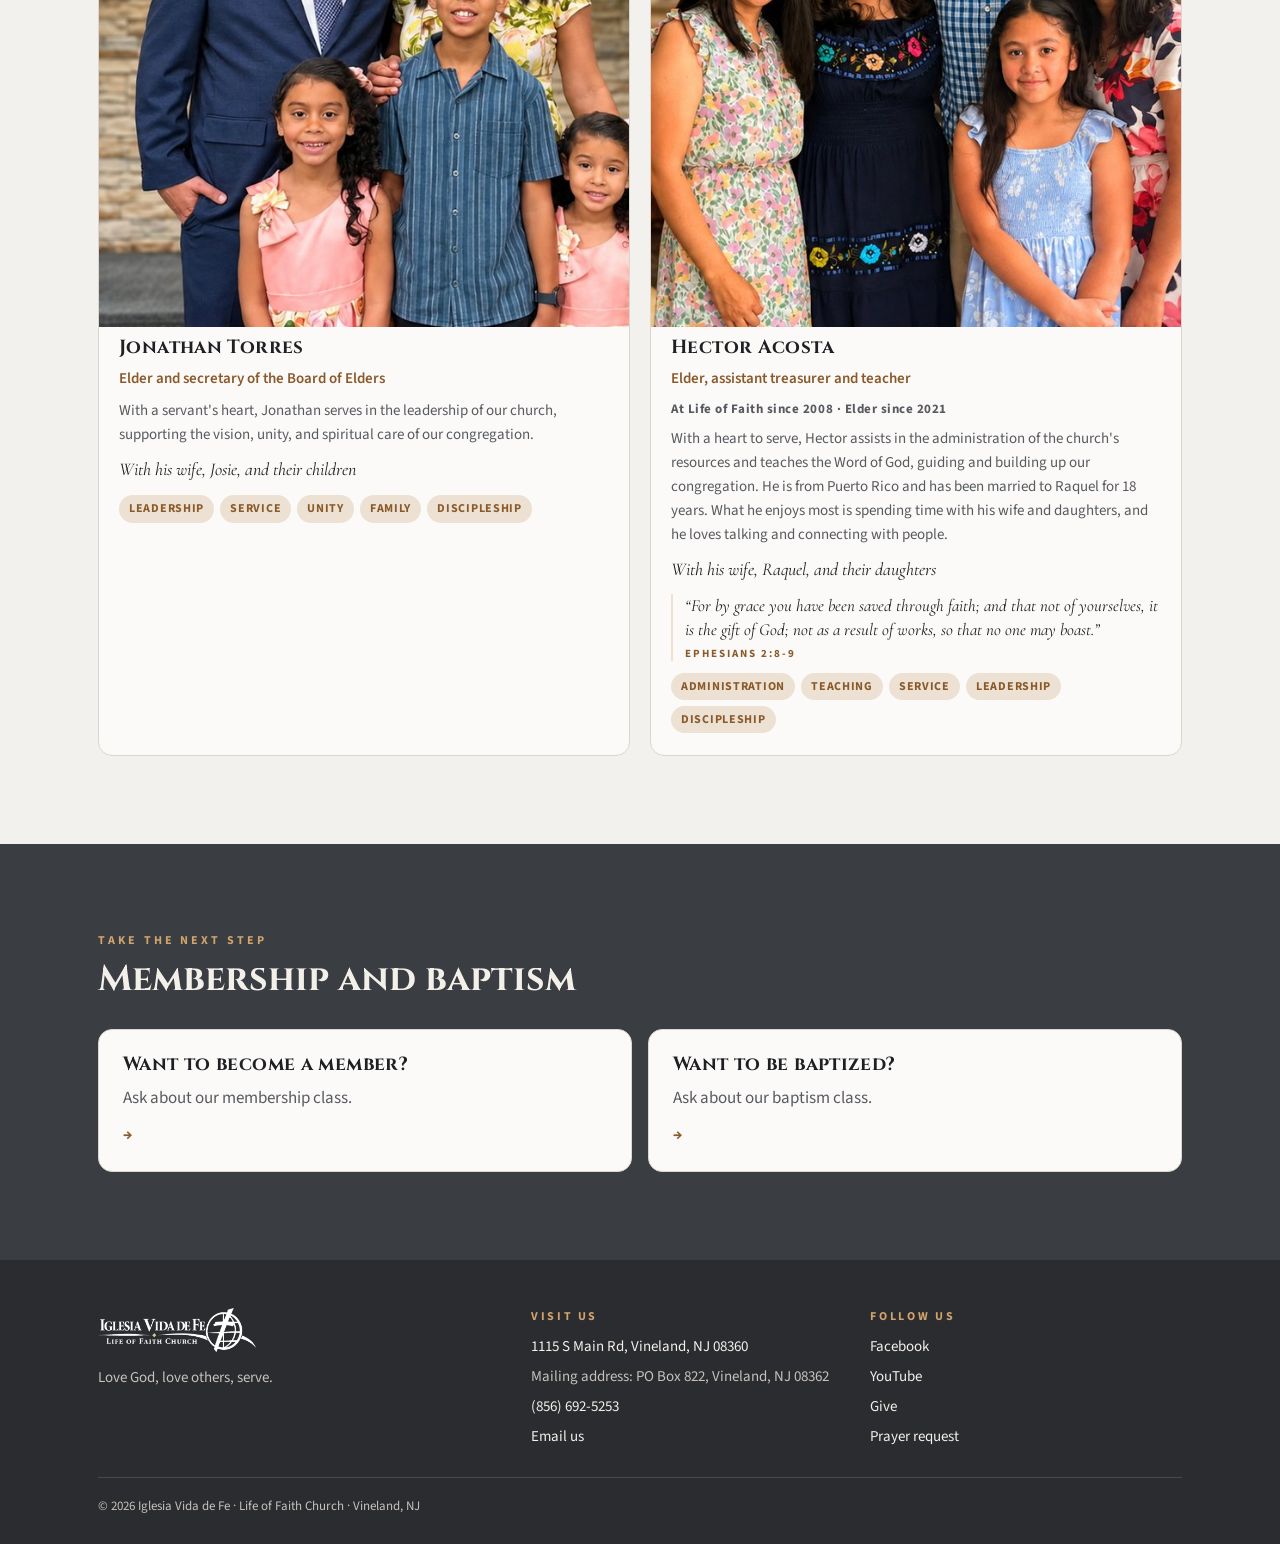
==== commit 94344346: "Añade la biografía de Raymond Torres Co-Authored-By: Claude Opus 5.5 <noreply@anthropic.com> Claude-" ====
--- a/nosotros.html
+++ b/nosotros.html
@@ -76,7 +76,10 @@
           <div class="stack" style="gap:8px;padding:0 20px 22px"><h3>Raymond Torres</h3>
             <div class="role"><span lang="es">Anciano, tesorero de la iglesia y encargado de las clases de discipulado</span><span lang="en">Elder, church treasurer and discipleship class coordinator</span></div>
             <p class="bio"><span lang="es">Con un corazón de servicio, Raymond administra los recursos de nuestra iglesia y coordina las rotaciones de los estudios bíblicos entre los ancianos, apoyando el crecimiento espiritual de nuestra familia de fe.</span><span lang="en">With a heart to serve, Raymond manages the resources of our church and coordinates the rotation of Bible studies among the elders, supporting the spiritual growth of our church family.</span></p>
+            <div class="since"><span lang="es">En Vida de Fe desde 2003</span><span lang="en">At Life of Faith since 2003</span></div>
+            <p class="bio"><span lang="es">Nació y se crió en Trujillo Alto, Puerto Rico, y en 1995 se mudó con su familia a Vineland. Aunque fue criado en el evangelio, entre 1995 y 1996 comenzó a estudiar las Escrituras con más profundidad, se arrepintió y creyó en el Señor Jesús como su única esperanza de salvación. Lleva 23 años casado con Dennise. Después de la salvación que recibió por gracia mediante la fe en Cristo, su mayor gozo es ser esposo y padre de sus dos hijos.</span><span lang="en">He was born and raised in Trujillo Alto, Puerto Rico, and in 1995 moved with his family to Vineland. Although he was raised in the gospel, between 1995 and 1996 he began to study the Scriptures more deeply, repented, and believed in the Lord Jesus as his only hope of salvation. He has been married to Dennise for 23 years. After the salvation he received by grace through faith in Christ, his greatest joy is being a husband and the father of his two sons.</span></p>
             <p class="fam"><span lang="es">Con su esposa, Dennise, y sus hijos</span><span lang="en">With his wife, Dennise, and their children</span></p>
+            <blockquote class="elder-verse"><span lang="es">“Pues mediante la ley yo morí a la ley, a fin de vivir para Dios. Con Cristo he sido crucificado, y ya no soy yo el que vive, sino que Cristo vive en mí; y la vida que ahora vivo en la carne, la vivo por fe en el Hijo de Dios, el cual me amó y se entregó a sí mismo por mí.”</span><span lang="en">“For through the Law I died to the Law, so that I might live to God. I have been crucified with Christ; and it is no longer I who live, but Christ lives in me; and the life which I now live in the flesh I live by faith in the Son of God, who loved me and gave Himself up for me.”</span><cite><span lang="es">Gálatas 2:19-20</span><span lang="en">Galatians 2:19-20</span></cite></blockquote>
             <ul class="tags"><li><span lang="es">Tesorería</span><span lang="en">Treasury</span></li><li><span lang="es">Discipulado</span><span lang="en">Discipleship</span></li><li><span lang="es">Liderazgo</span><span lang="en">Leadership</span></li><li><span lang="es">Servicio</span><span lang="en">Service</span></li><li><span lang="es">Unidad</span><span lang="en">Unity</span></li></ul></div>
         </article>
         <article class="elder reveal">
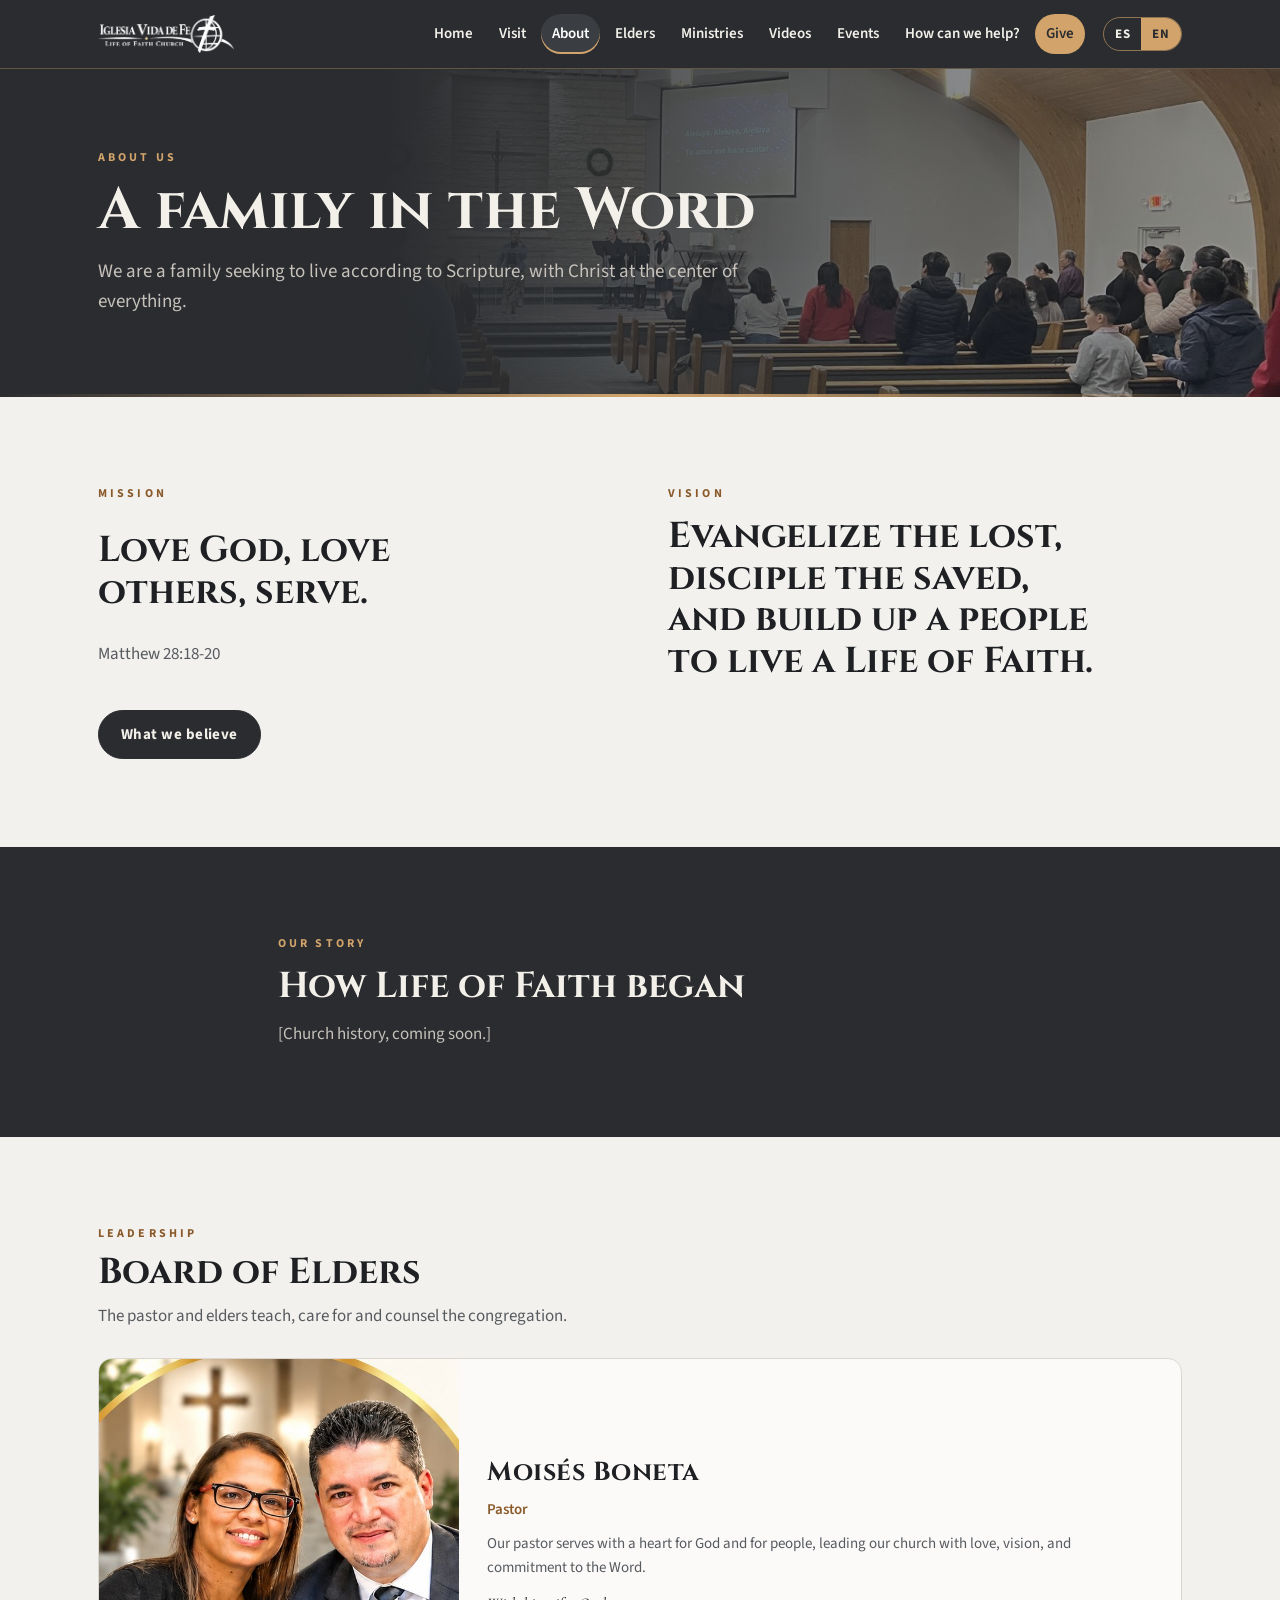
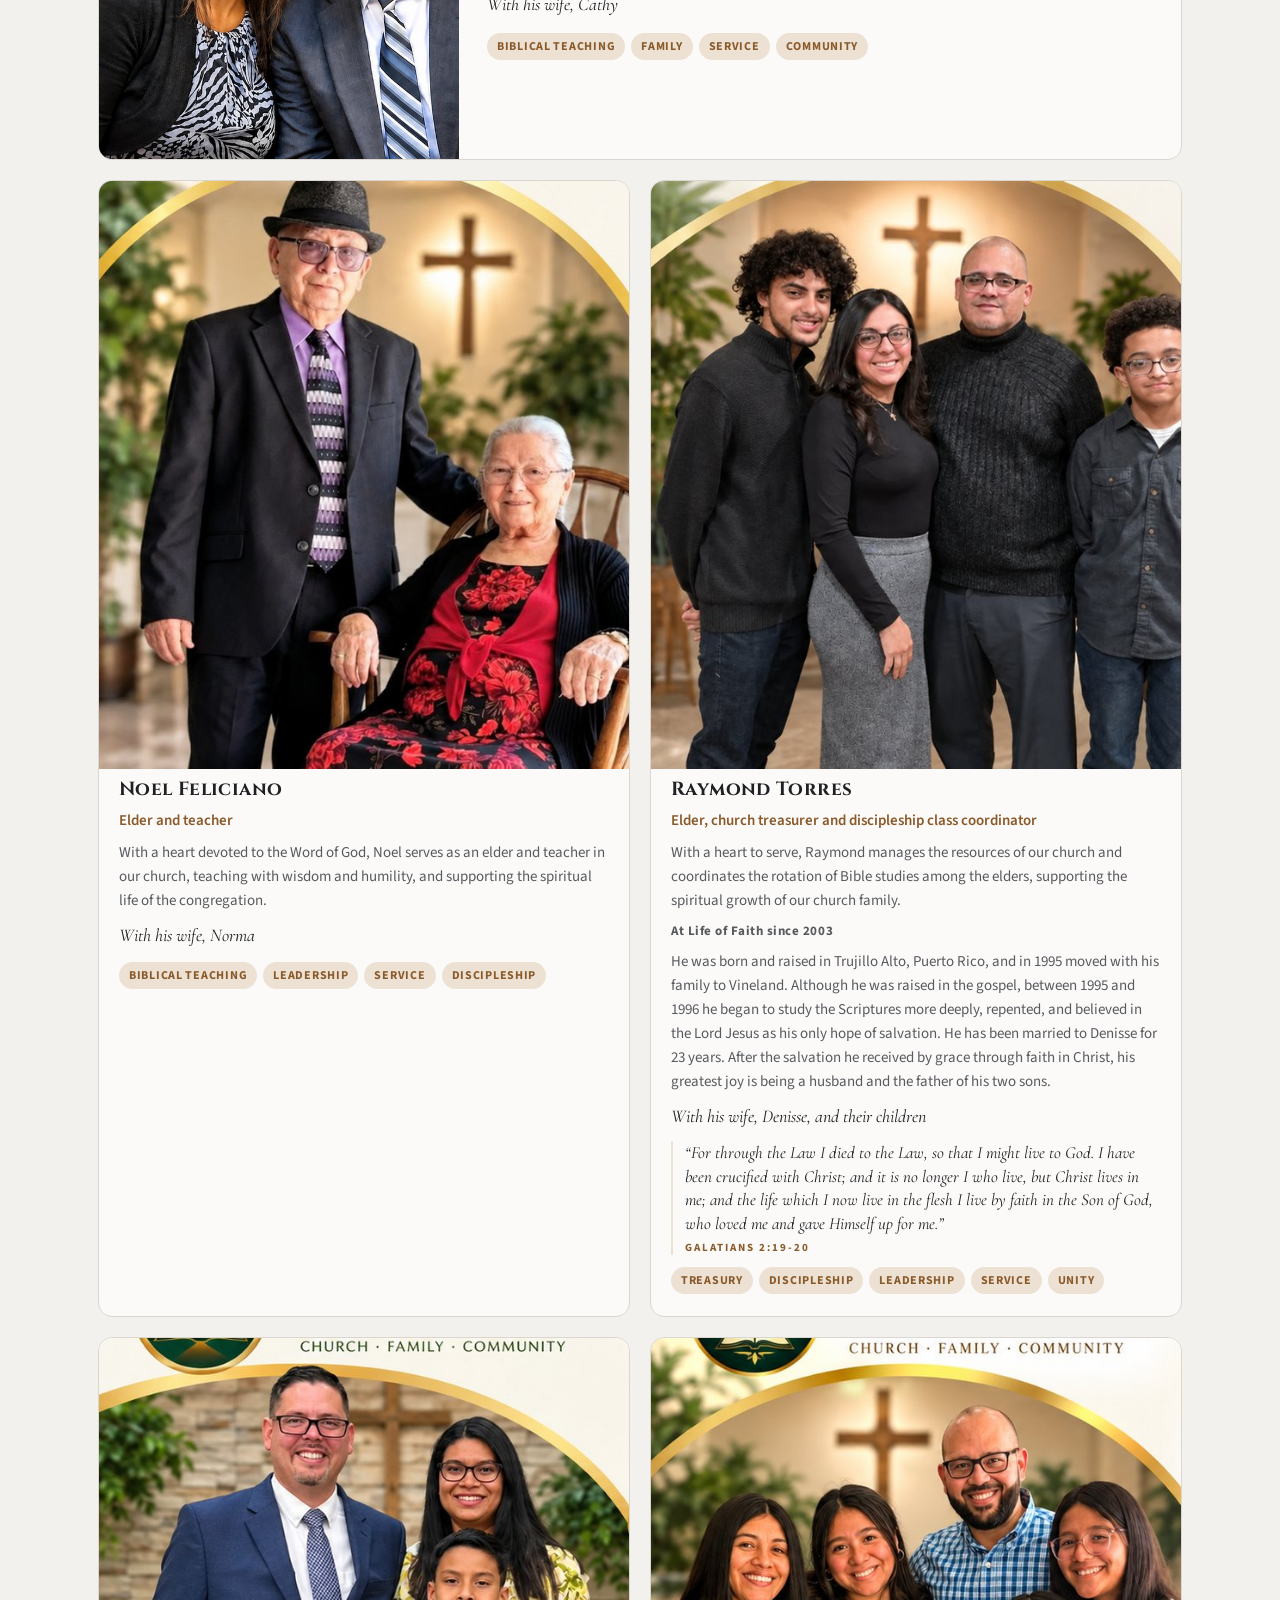
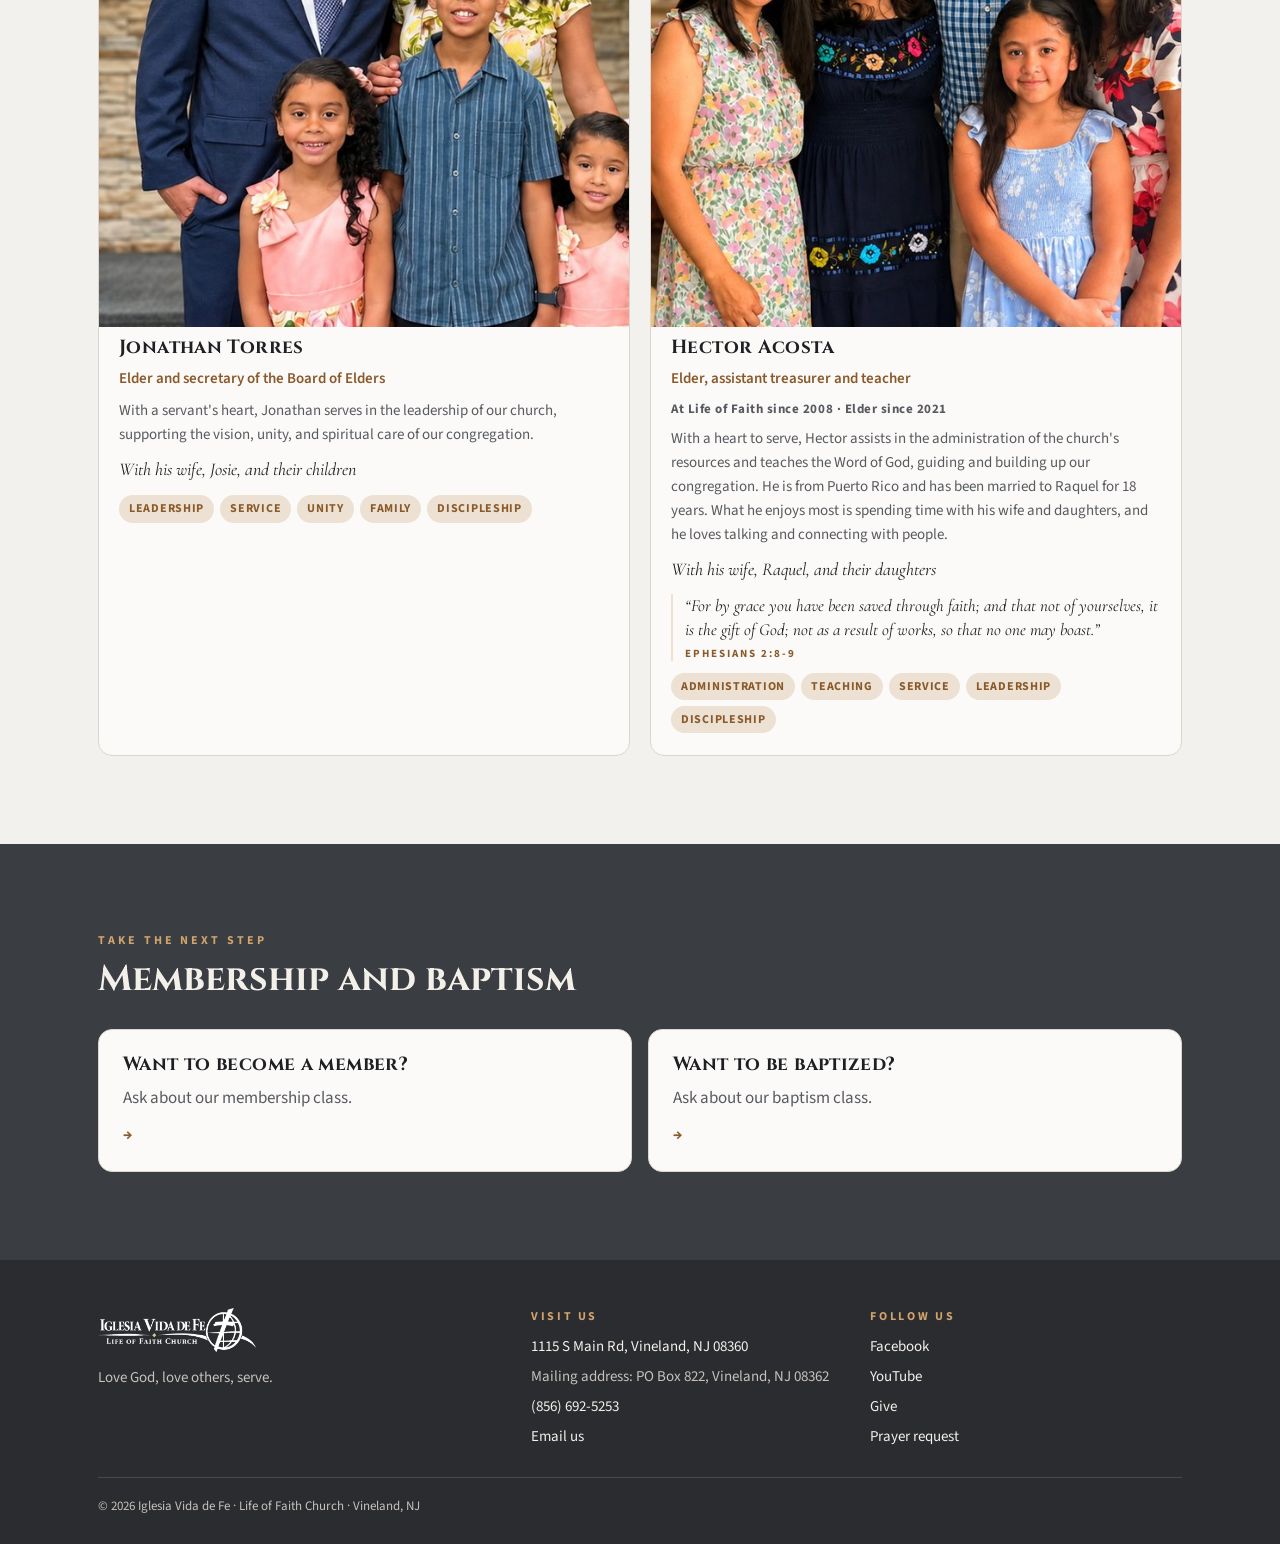
==== commit d9f6e7c1: "Corrige el nombre de Denisse Co-Authored-By: Claude Opus 5.5 <noreply@anthropic.com> Claude-Session:" ====
--- a/nosotros.html
+++ b/nosotros.html
@@ -77,8 +77,8 @@
             <div class="role"><span lang="es">Anciano, tesorero de la iglesia y encargado de las clases de discipulado</span><span lang="en">Elder, church treasurer and discipleship class coordinator</span></div>
             <p class="bio"><span lang="es">Con un corazón de servicio, Raymond administra los recursos de nuestra iglesia y coordina las rotaciones de los estudios bíblicos entre los ancianos, apoyando el crecimiento espiritual de nuestra familia de fe.</span><span lang="en">With a heart to serve, Raymond manages the resources of our church and coordinates the rotation of Bible studies among the elders, supporting the spiritual growth of our church family.</span></p>
             <div class="since"><span lang="es">En Vida de Fe desde 2003</span><span lang="en">At Life of Faith since 2003</span></div>
-            <p class="bio"><span lang="es">Nació y se crió en Trujillo Alto, Puerto Rico, y en 1995 se mudó con su familia a Vineland. Aunque fue criado en el evangelio, entre 1995 y 1996 comenzó a estudiar las Escrituras con más profundidad, se arrepintió y creyó en el Señor Jesús como su única esperanza de salvación. Lleva 23 años casado con Dennise. Después de la salvación que recibió por gracia mediante la fe en Cristo, su mayor gozo es ser esposo y padre de sus dos hijos.</span><span lang="en">He was born and raised in Trujillo Alto, Puerto Rico, and in 1995 moved with his family to Vineland. Although he was raised in the gospel, between 1995 and 1996 he began to study the Scriptures more deeply, repented, and believed in the Lord Jesus as his only hope of salvation. He has been married to Dennise for 23 years. After the salvation he received by grace through faith in Christ, his greatest joy is being a husband and the father of his two sons.</span></p>
-            <p class="fam"><span lang="es">Con su esposa, Dennise, y sus hijos</span><span lang="en">With his wife, Dennise, and their children</span></p>
+            <p class="bio"><span lang="es">Nació y se crió en Trujillo Alto, Puerto Rico, y en 1995 se mudó con su familia a Vineland. Aunque fue criado en el evangelio, entre 1995 y 1996 comenzó a estudiar las Escrituras con más profundidad, se arrepintió y creyó en el Señor Jesús como su única esperanza de salvación. Lleva 23 años casado con Denisse. Después de la salvación que recibió por gracia mediante la fe en Cristo, su mayor gozo es ser esposo y padre de sus dos hijos.</span><span lang="en">He was born and raised in Trujillo Alto, Puerto Rico, and in 1995 moved with his family to Vineland. Although he was raised in the gospel, between 1995 and 1996 he began to study the Scriptures more deeply, repented, and believed in the Lord Jesus as his only hope of salvation. He has been married to Denisse for 23 years. After the salvation he received by grace through faith in Christ, his greatest joy is being a husband and the father of his two sons.</span></p>
+            <p class="fam"><span lang="es">Con su esposa, Denisse, y sus hijos</span><span lang="en">With his wife, Denisse, and their children</span></p>
             <blockquote class="elder-verse"><span lang="es">“Pues mediante la ley yo morí a la ley, a fin de vivir para Dios. Con Cristo he sido crucificado, y ya no soy yo el que vive, sino que Cristo vive en mí; y la vida que ahora vivo en la carne, la vivo por fe en el Hijo de Dios, el cual me amó y se entregó a sí mismo por mí.”</span><span lang="en">“For through the Law I died to the Law, so that I might live to God. I have been crucified with Christ; and it is no longer I who live, but Christ lives in me; and the life which I now live in the flesh I live by faith in the Son of God, who loved me and gave Himself up for me.”</span><cite><span lang="es">Gálatas 2:19-20</span><span lang="en">Galatians 2:19-20</span></cite></blockquote>
             <ul class="tags"><li><span lang="es">Tesorería</span><span lang="en">Treasury</span></li><li><span lang="es">Discipulado</span><span lang="en">Discipleship</span></li><li><span lang="es">Liderazgo</span><span lang="en">Leadership</span></li><li><span lang="es">Servicio</span><span lang="en">Service</span></li><li><span lang="es">Unidad</span><span lang="en">Unity</span></li></ul></div>
         </article>
